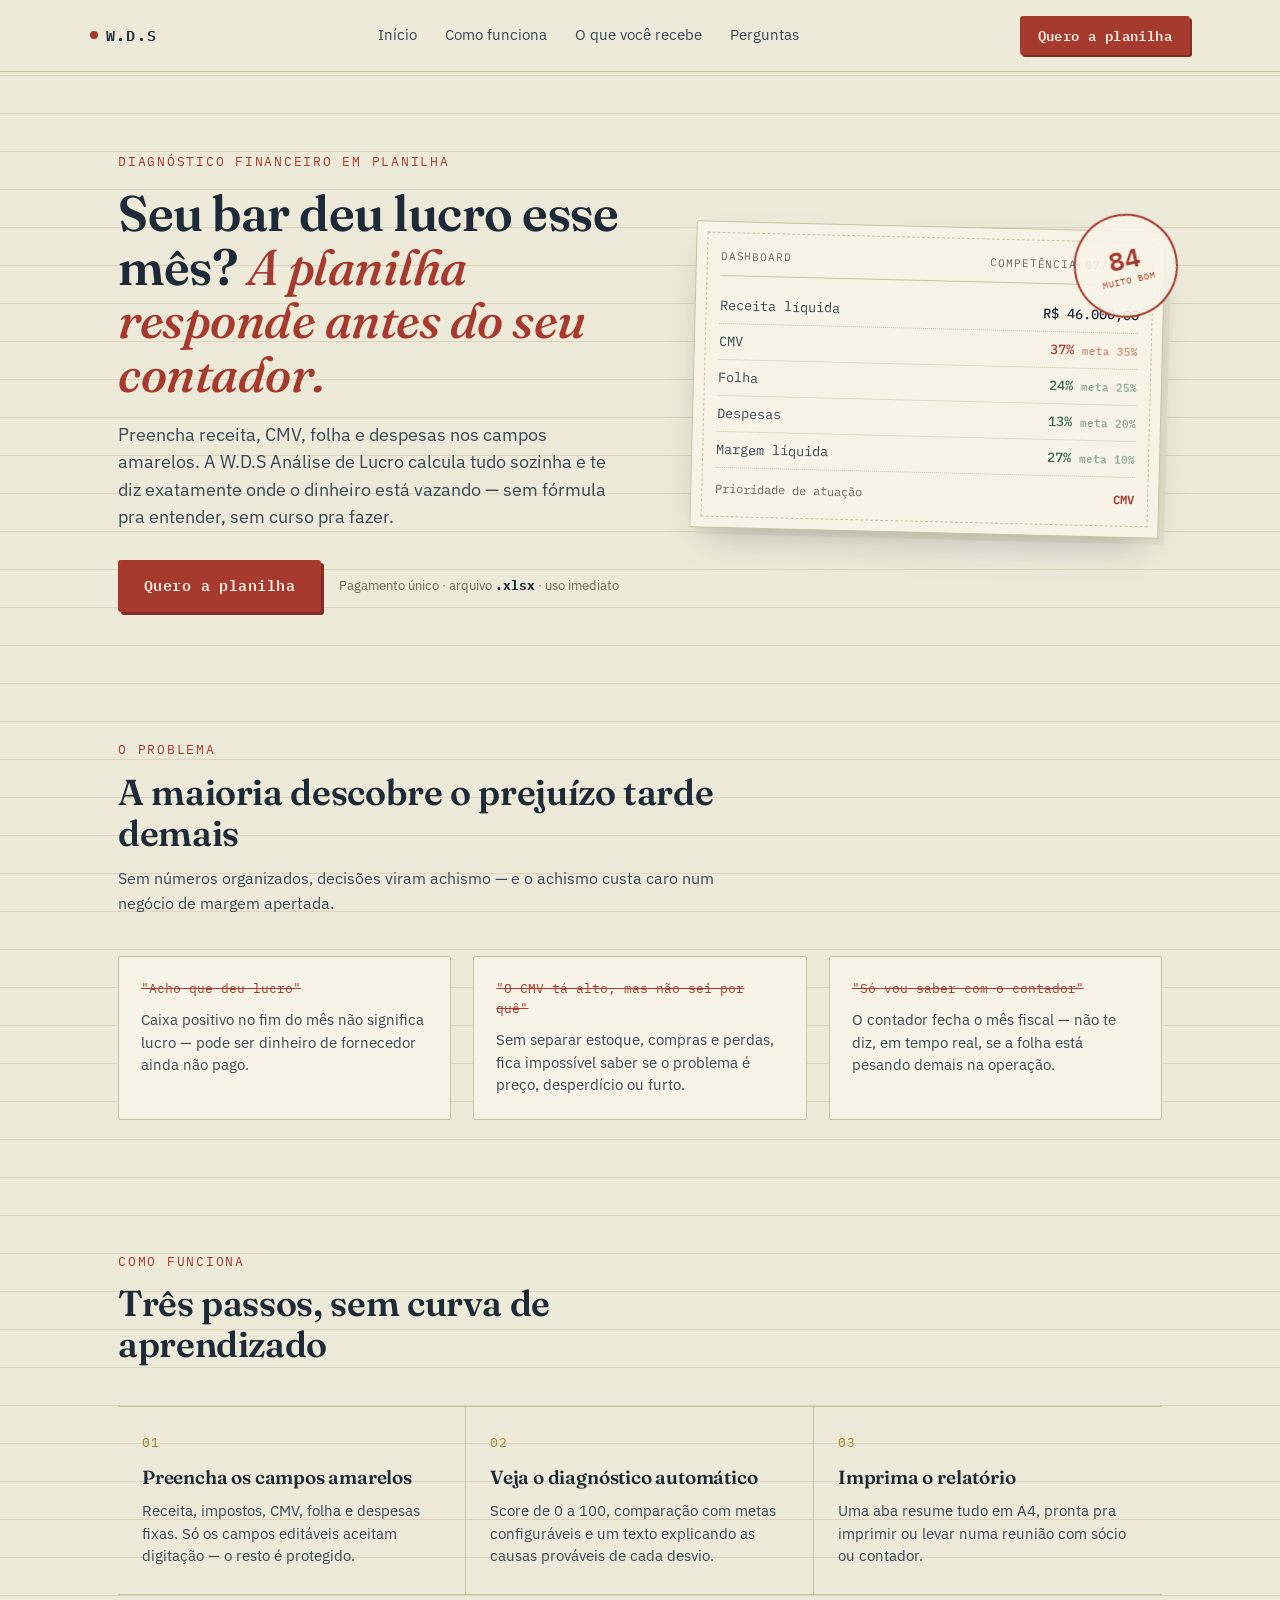
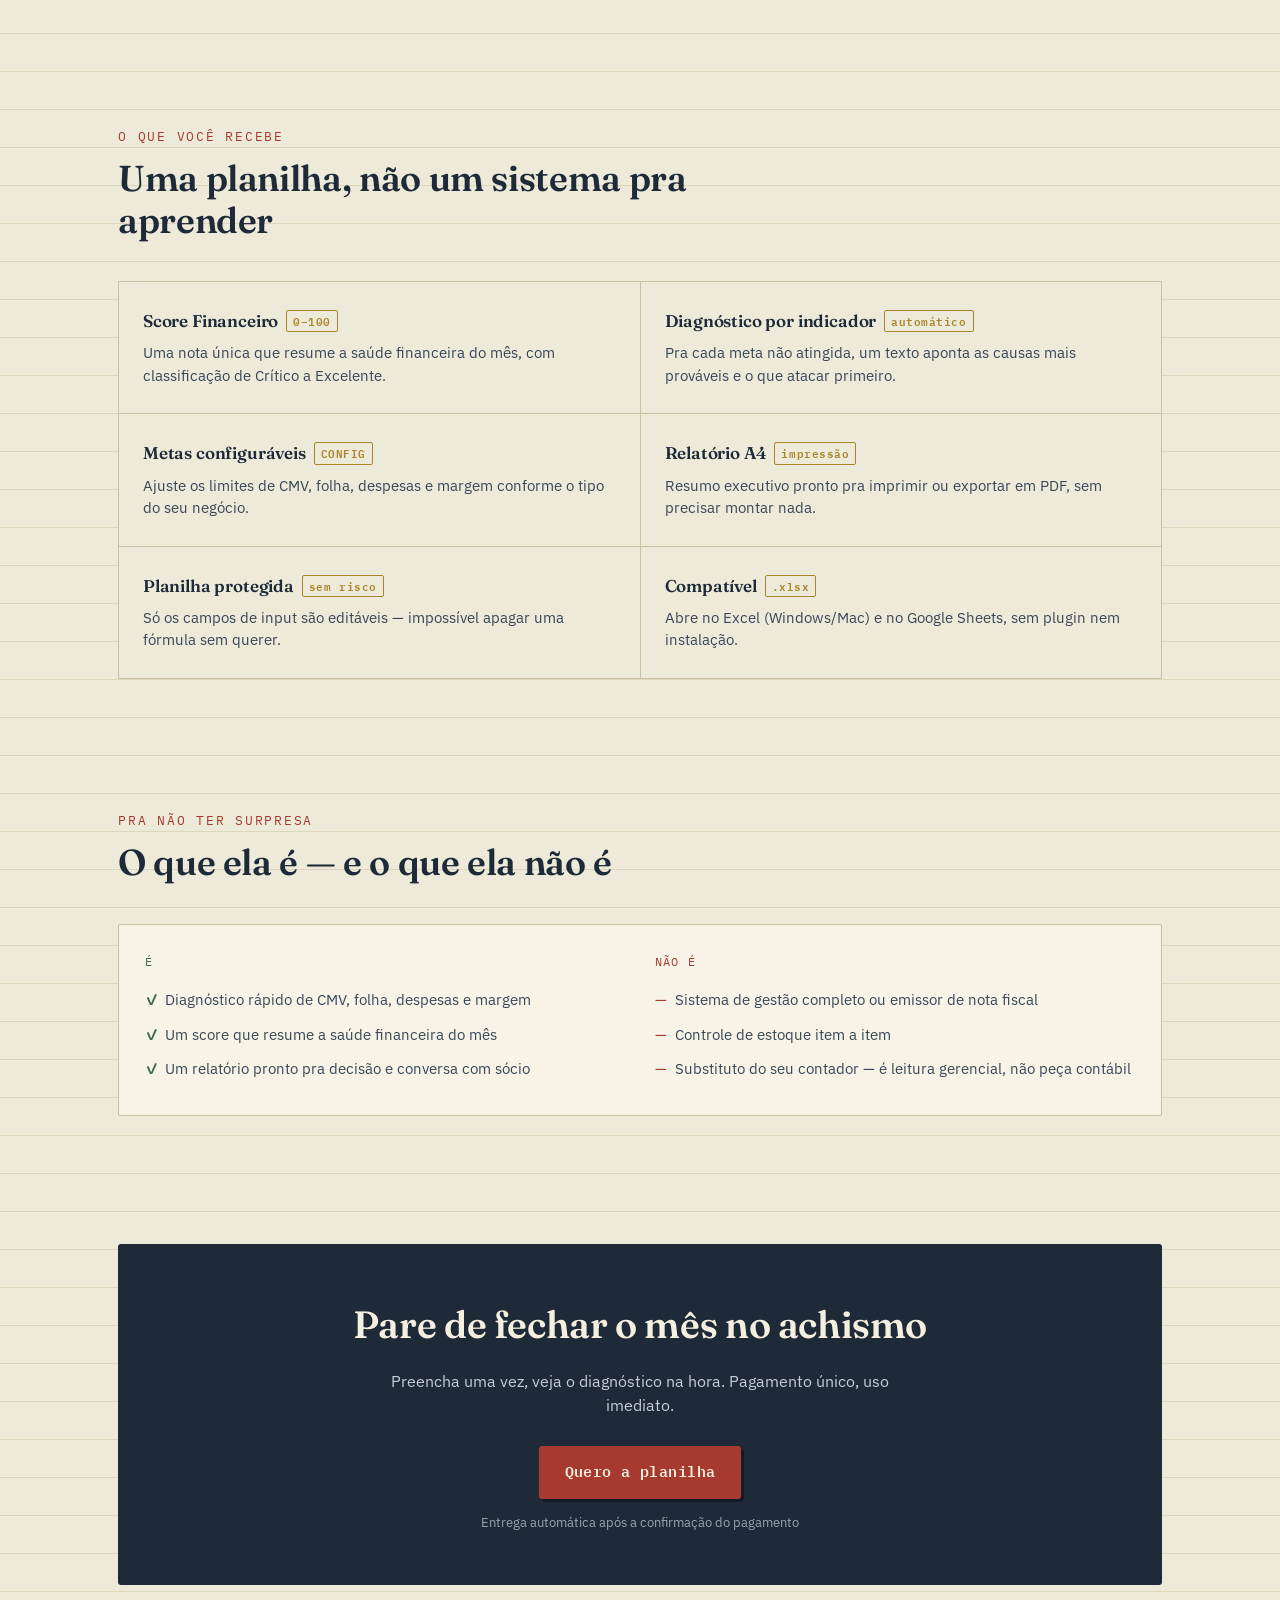
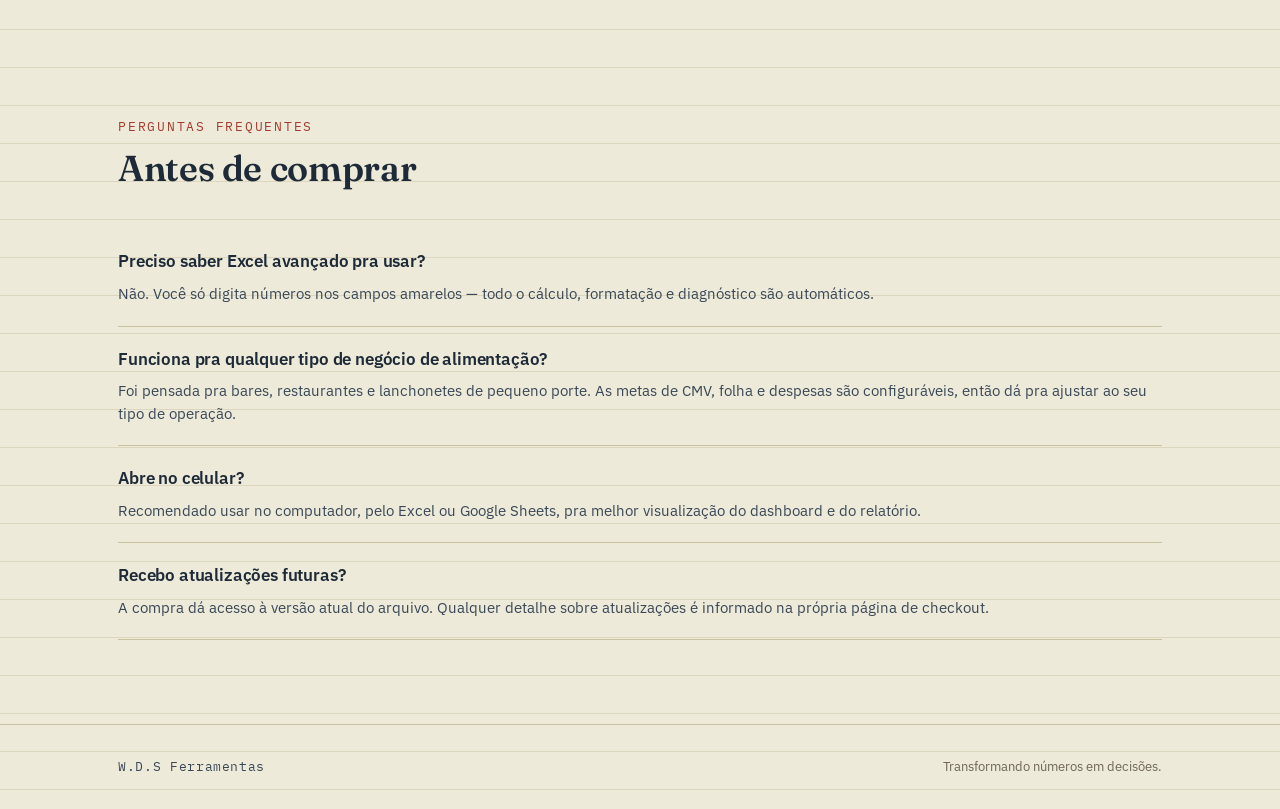
==== analise-de-lucro.html @ 9268631d "Add files via upload" ====
<!DOCTYPE html>
<html lang="pt-BR">
<head>
<meta charset="UTF-8">
<meta name="viewport" content="width=device-width, initial-scale=1.0">
<title>Análise de Lucro — Diagnóstico financeiro em planilha | W.D.S Ferramentas</title>
<meta name="description" content="Planilha de diagnóstico financeiro para bares, restaurantes e lanchonetes. Preencha receita, CMV, folha e despesas e veja score, causas do desvio e relatório pronto pra imprimir. Pagamento único de R$19,90.">
<link rel="canonical" href="https://williansantosdias-gif.github.io/W.D.S/analise-de-lucro.html">

<meta property="og:type" content="product">
<meta property="og:site_name" content="W.D.S Ferramentas">
<meta property="og:title" content="Análise de Lucro — Diagnóstico financeiro em planilha">
<meta property="og:description" content="Preencha os campos amarelos e veja o diagnóstico automático do seu bar, restaurante ou lanchonete. Pagamento único, uso imediato.">
<meta property="og:url" content="https://williansantosdias-gif.github.io/W.D.S/analise-de-lucro.html">
<meta property="og:locale" content="pt_BR">

<script type="application/ld+json">
{
  "@context": "https://schema.org",
  "@type": "Product",
  "name": "Análise de Lucro",
  "brand": { "@type": "Brand", "name": "W.D.S Ferramentas" },
  "description": "Planilha de diagnóstico financeiro automático para bares, restaurantes e lanchonetes de pequeno porte.",
  "offers": {
    "@type": "Offer",
    "url": "https://williansantosdias-gif.github.io/W.D.S/analise-de-lucro.html",
    "priceCurrency": "BRL",
    "price": "19.90",
    "availability": "https://schema.org/InStock"
  }
}
</script>

<link rel="preconnect" href="https://fonts.googleapis.com">
<link rel="preconnect" href="https://fonts.gstatic.com" crossorigin>
<link href="https://fonts.googleapis.com/css2?family=Fraunces:ital,opsz,wght@0,9..144,400;0,9..144,600;1,9..144,500&family=IBM+Plex+Sans:wght@400;500;600;700&family=IBM+Plex+Mono:wght@400;500;600&display=swap" rel="stylesheet">
<link rel="stylesheet" href="estilo.css">
</head>
<body>

<header>
  <div class="wrap nav">
    <a class="brand" href="index.html"><span class="dot"></span> W.D.S</a>
    <nav class="nav-links">
      <a href="index.html">Início</a>
      <a href="#como-funciona">Como funciona</a>
      <a href="#o-que-voce-recebe">O que você recebe</a>
      <a href="#perguntas">Perguntas</a>
    </nav>
    <a class="nav-cta" href="https://pay.monetizze.com.br/DQB384105" data-checkout-link target="_blank" rel="noopener">Quero a planilha</a>
  </div>
</header>

<section class="hero">
  <div class="wrap hero-grid">
    <div>
      <span class="eyebrow">Diagnóstico financeiro em planilha</span>
      <h1>Seu bar deu lucro esse mês? <em>A planilha responde antes do seu contador.</em></h1>
      <p class="lead">Preencha receita, CMV, folha e despesas nos campos amarelos. A W.D.S Análise de Lucro calcula tudo sozinha e te diz exatamente onde o dinheiro está vazando — sem fórmula pra entender, sem curso pra fazer.</p>
      <div class="cta-row">
        <a class="btn-primary" href="https://pay.monetizze.com.br/DQB384105" data-checkout-link target="_blank" rel="noopener">Quero a planilha</a>
        <span class="price-note">Pagamento único · arquivo <strong>.xlsx</strong> · uso imediato</span>
      </div>
    </div>

    <div>
      <div class="ledger-card">
        <div class="stamp-badge"><span class="n">84</span><span class="l">Muito Bom</span></div>
        <div class="ledger-head"><span>Dashboard</span><span>Competência 07/2026</span></div>
        <div class="ledger-row"><span>Receita líquida</span><span>R$ 46.000,00</span></div>
        <div class="ledger-row bad"><span>CMV</span><span>37% <small style="opacity:.6">meta 35%</small></span></div>
        <div class="ledger-row good"><span>Folha</span><span>24% <small style="opacity:.6">meta 25%</small></span></div>
        <div class="ledger-row good"><span>Despesas</span><span>13% <small style="opacity:.6">meta 20%</small></span></div>
        <div class="ledger-row good"><span>Margem líquida</span><span>27% <small style="opacity:.6">meta 10%</small></span></div>
        <div class="ledger-row" style="border-bottom:none; padding-top:12px; color:var(--stone); font-size:12px;">
          <span>Prioridade de atuação</span><span style="color:var(--stamp); font-weight:600;">CMV</span>
        </div>
      </div>
    </div>
  </div>
</section>

<section id="como-funciona">
  <div class="wrap">
    <div class="section-head">
      <span class="eyebrow">O problema</span>
      <h2>A maioria descobre o prejuízo tarde demais</h2>
      <p>Sem números organizados, decisões viram achismo — e o achismo custa caro num negócio de margem apertada.</p>
    </div>
    <div class="problem-grid">
      <div class="problem-card">
        <span class="mark">"Acho que deu lucro"</span>
        <p>Caixa positivo no fim do mês não significa lucro — pode ser dinheiro de fornecedor ainda não pago.</p>
      </div>
      <div class="problem-card">
        <span class="mark">"O CMV tá alto, mas não sei por quê"</span>
        <p>Sem separar estoque, compras e perdas, fica impossível saber se o problema é preço, desperdício ou furto.</p>
      </div>
      <div class="problem-card">
        <span class="mark">"Só vou saber com o contador"</span>
        <p>O contador fecha o mês fiscal — não te diz, em tempo real, se a folha está pesando demais na operação.</p>
      </div>
    </div>
  </div>
</section>

<section>
  <div class="wrap">
    <div class="section-head">
      <span class="eyebrow">Como funciona</span>
      <h2>Três passos, sem curva de aprendizado</h2>
    </div>
    <div class="steps">
      <div class="step">
        <span class="num">01</span>
        <h3>Preencha os campos amarelos</h3>
        <p>Receita, impostos, CMV, folha e despesas fixas. Só os campos editáveis aceitam digitação — o resto é protegido.</p>
      </div>
      <div class="step">
        <span class="num">02</span>
        <h3>Veja o diagnóstico automático</h3>
        <p>Score de 0 a 100, comparação com metas configuráveis e um texto explicando as causas prováveis de cada desvio.</p>
      </div>
      <div class="step">
        <span class="num">03</span>
        <h3>Imprima o relatório</h3>
        <p>Uma aba resume tudo em A4, pronta pra imprimir ou levar numa reunião com sócio ou contador.</p>
      </div>
    </div>
  </div>
</section>

<section id="o-que-voce-recebe">
  <div class="wrap">
    <div class="section-head">
      <span class="eyebrow">O que você recebe</span>
      <h2>Uma planilha, não um sistema pra aprender</h2>
    </div>
    <div class="feature-grid">
      <div class="feature">
        <h3>Score Financeiro <span class="tag">0–100</span></h3>
        <p>Uma nota única que resume a saúde financeira do mês, com classificação de Crítico a Excelente.</p>
      </div>
      <div class="feature">
        <h3>Diagnóstico por indicador <span class="tag">automático</span></h3>
        <p>Pra cada meta não atingida, um texto aponta as causas mais prováveis e o que atacar primeiro.</p>
      </div>
      <div class="feature">
        <h3>Metas configuráveis <span class="tag">CONFIG</span></h3>
        <p>Ajuste os limites de CMV, folha, despesas e margem conforme o tipo do seu negócio.</p>
      </div>
      <div class="feature">
        <h3>Relatório A4 <span class="tag">impressão</span></h3>
        <p>Resumo executivo pronto pra imprimir ou exportar em PDF, sem precisar montar nada.</p>
      </div>
      <div class="feature">
        <h3>Planilha protegida <span class="tag">sem risco</span></h3>
        <p>Só os campos de input são editáveis — impossível apagar uma fórmula sem querer.</p>
      </div>
      <div class="feature">
        <h3>Compatível <span class="tag">.xlsx</span></h3>
        <p>Abre no Excel (Windows/Mac) e no Google Sheets, sem plugin nem instalação.</p>
      </div>
    </div>
  </div>
</section>

<section>
  <div class="wrap">
    <div class="section-head">
      <span class="eyebrow">Pra não ter surpresa</span>
      <h2>O que ela é — e o que ela não é</h2>
    </div>
    <div class="honest-box">
      <div class="honest-col yes">
        <span class="h">É</span>
        <ul>
          <li>Diagnóstico rápido de CMV, folha, despesas e margem</li>
          <li>Um score que resume a saúde financeira do mês</li>
          <li>Um relatório pronto pra decisão e conversa com sócio</li>
        </ul>
      </div>
      <div class="honest-col no">
        <span class="h">Não é</span>
        <ul>
          <li>Sistema de gestão completo ou emissor de nota fiscal</li>
          <li>Controle de estoque item a item</li>
          <li>Substituto do seu contador — é leitura gerencial, não peça contábil</li>
        </ul>
      </div>
    </div>
  </div>
</section>

<section>
  <div class="wrap">
    <div class="final-cta">
      <h2>Pare de fechar o mês no achismo</h2>
      <p>Preencha uma vez, veja o diagnóstico na hora. Pagamento único, uso imediato.</p>
      <a class="btn-primary" href="https://pay.monetizze.com.br/DQB384105" data-checkout-link target="_blank" rel="noopener">Quero a planilha</a>
      <div class="price-note">Entrega automática após a confirmação do pagamento</div>
    </div>
  </div>
</section>

<section id="perguntas">
  <div class="wrap">
    <div class="section-head">
      <span class="eyebrow">Perguntas frequentes</span>
      <h2>Antes de comprar</h2>
    </div>
    <div class="faq-item">
      <h3>Preciso saber Excel avançado pra usar?</h3>
      <p>Não. Você só digita números nos campos amarelos — todo o cálculo, formatação e diagnóstico são automáticos.</p>
    </div>
    <div class="faq-item">
      <h3>Funciona pra qualquer tipo de negócio de alimentação?</h3>
      <p>Foi pensada pra bares, restaurantes e lanchonetes de pequeno porte. As metas de CMV, folha e despesas são configuráveis, então dá pra ajustar ao seu tipo de operação.</p>
    </div>
    <div class="faq-item">
      <h3>Abre no celular?</h3>
      <p>Recomendado usar no computador, pelo Excel ou Google Sheets, pra melhor visualização do dashboard e do relatório.</p>
    </div>
    <div class="faq-item">
      <h3>Recebo atualizações futuras?</h3>
      <p>A compra dá acesso à versão atual do arquivo. Qualquer detalhe sobre atualizações é informado na própria página de checkout.</p>
    </div>
  </div>
</section>

<footer>
  <div class="wrap footer-row">
    <a class="footer-brand" href="index.html">W.D.S Ferramentas</a>
    <p>Transformando números em decisões.</p>
  </div>
</footer>

</body>
</html>
---- estilo.css ----
:root{
  --paper:#EDEAD9;
  --paper-2:#E4E0CB;
  --line:#C9C2A0;
  --ink:#1E2A38;
  --ink-soft:#3A4757;
  --stamp:#A63A2E;
  --stamp-dark:#832C22;
  --brass:#A9862C;
  --stone:#6E6656;
  --good:#3F6B4C;
}
*{box-sizing:border-box; margin:0; padding:0;}
html{scroll-behavior:smooth;}
body{
  background:var(--paper);
  color:var(--ink);
  font-family:'IBM Plex Sans', sans-serif;
  line-height:1.55;
  background-image:
    repeating-linear-gradient(to bottom, transparent, transparent 37px, var(--line) 38px);
  background-attachment:local;
}
.wrap{max-width:1100px; margin:0 auto; padding:0 28px;}
a{color:inherit;}
img{max-width:100%; display:block;}

h1,h2,h3{font-family:'Fraunces', serif; font-weight:600; letter-spacing:-0.01em; color:var(--ink);}

/* ---------- Header ---------- */
header{
  position:sticky; top:0; z-index:50;
  background:rgba(237,234,217,0.92);
  backdrop-filter:blur(6px);
  border-bottom:1px solid var(--line);
}
.nav{
  display:flex; align-items:center; justify-content:space-between;
  padding:16px 0;
}
.brand{
  font-family:'IBM Plex Mono', monospace;
  font-weight:600; font-size:15px; letter-spacing:0.08em;
  display:flex; align-items:center; gap:8px;
  text-decoration:none;
}
.brand .dot{width:8px; height:8px; border-radius:50%; background:var(--stamp); display:inline-block;}
.nav-links{display:flex; gap:28px; font-size:14.5px; color:var(--ink-soft);}
.nav-links a{text-decoration:none; border-bottom:1px solid transparent; transition:border-color .2s;}
.nav-links a:hover{border-color:var(--stamp);}
.nav-cta{
  background:var(--stamp); color:#F4EFDF; font-family:'IBM Plex Mono', monospace;
  font-size:13.5px; font-weight:600; letter-spacing:0.03em;
  padding:9px 18px; border-radius:3px; text-decoration:none;
  box-shadow:2px 2px 0 var(--stamp-dark);
  transition:transform .15s, box-shadow .15s;
  white-space:nowrap;
}
.nav-cta:hover{transform:translate(-1px,-1px); box-shadow:3px 3px 0 var(--stamp-dark);}
@media (max-width:760px){ .nav-links{display:none;} }

/* ---------- Hero ---------- */
.hero{padding:76px 0 60px;}
.hero-grid{
  display:grid; grid-template-columns:1.05fr 0.95fr; gap:56px; align-items:center;
}
@media (max-width:900px){ .hero-grid{grid-template-columns:1fr; gap:44px;} }

.eyebrow{
  font-family:'IBM Plex Mono', monospace; font-size:12.5px; letter-spacing:0.14em;
  text-transform:uppercase; color:var(--stamp); margin-bottom:16px; display:inline-block;
}
.hero h1{font-size:clamp(32px,4.6vw,50px); line-height:1.07; margin-bottom:20px;}
.hero h1 em{font-style:italic; color:var(--stamp); font-weight:500;}
.hero p.lead{font-size:17.5px; color:var(--ink-soft); max-width:46ch; margin-bottom:30px;}

.cta-row{display:flex; align-items:center; gap:18px; flex-wrap:wrap;}
.btn-primary{
  background:var(--stamp); color:#F4EFDF;
  font-family:'IBM Plex Mono', monospace; font-weight:600; font-size:14.5px;
  letter-spacing:0.03em; padding:15px 26px; border-radius:3px; text-decoration:none;
  box-shadow:3px 3px 0 var(--stamp-dark);
  transition:transform .15s, box-shadow .15s;
  display:inline-block;
  border:none; cursor:pointer;
}
.btn-primary:hover{transform:translate(-2px,-2px); box-shadow:5px 5px 0 var(--stamp-dark);}
.btn-secondary{
  font-family:'IBM Plex Mono', monospace; font-weight:600; font-size:14.5px;
  letter-spacing:0.03em; padding:14px 24px; border-radius:3px; text-decoration:none;
  display:inline-block; color:var(--ink); border:1px solid var(--line);
  transition:border-color .15s, background .15s;
}
.btn-secondary:hover{border-color:var(--stamp); background:#F7F4E7;}
.price-note{font-size:13px; color:var(--stone);}
.price-note strong{color:var(--ink); font-family:'IBM Plex Mono', monospace;}

/* ---------- Ledger card (signature element) ---------- */
.ledger-card{
  background:#F7F4E7;
  border:1px solid var(--line);
  border-radius:2px;
  padding:26px 24px 22px;
  box-shadow:0 18px 40px -18px rgba(30,42,56,0.35), 6px 6px 0 var(--paper-2);
  transform:rotate(1.4deg);
  position:relative;
  font-family:'IBM Plex Mono', monospace;
}
.ledger-card::before{
  content:"";
  position:absolute; inset:10px;
  border:1px dashed var(--line);
  pointer-events:none;
}
.ledger-head{
  display:flex; justify-content:space-between; align-items:baseline;
  font-size:11px; color:var(--stone); letter-spacing:0.08em; text-transform:uppercase;
  padding-bottom:10px; margin-bottom:12px; border-bottom:1px solid var(--line);
}
.ledger-row{
  display:flex; justify-content:space-between; font-size:13.5px;
  padding:7px 0; border-bottom:1px dotted var(--line); color:var(--ink-soft);
}
.ledger-row span:last-child{color:var(--ink); font-weight:500;}
.ledger-row.bad span:last-child{color:var(--stamp);}
.ledger-row.good span:last-child{color:var(--good);}

.stamp-badge{
  position:absolute; top:-18px; right:-14px;
  width:104px; height:104px; border-radius:50%;
  border:2.5px solid var(--stamp);
  color:var(--stamp);
  display:flex; align-items:center; justify-content:center; flex-direction:column;
  transform:rotate(-14deg);
  font-family:'IBM Plex Mono', monospace;
  background:rgba(247,244,231,0.9);
  animation:stamp-in .5s cubic-bezier(.2,1.4,.4,1) .35s both;
}
@keyframes stamp-in{
  0%{opacity:0; transform:rotate(-14deg) scale(1.8);}
  70%{opacity:1;}
  100%{opacity:1; transform:rotate(-14deg) scale(1);}
}
.stamp-badge .n{font-size:26px; font-weight:600; line-height:1;}
.stamp-badge .l{font-size:9px; letter-spacing:0.1em; margin-top:3px; text-transform:uppercase;}

@media (max-width:900px){ .ledger-card{transform:none; margin-top:12px;} .stamp-badge{top:-14px; right:8px;} }

/* ---------- Section shells ---------- */
section{padding:64px 0;}
.section-head{max-width:640px; margin-bottom:40px;}
.section-head .eyebrow{margin-bottom:12px;}
.section-head h2{font-size:clamp(26px,3.4vw,36px); line-height:1.15;}
.section-head p{color:var(--ink-soft); font-size:16px; margin-top:12px;}

/* ---------- Problem list ---------- */
.problem-grid{display:grid; grid-template-columns:repeat(3,1fr); gap:22px;}
@media (max-width:820px){ .problem-grid{grid-template-columns:1fr;} }
.problem-card{
  background:#F7F4E7; border:1px solid var(--line); border-radius:2px; padding:22px;
}
.problem-card .mark{
  font-family:'IBM Plex Mono', monospace; color:var(--stamp); font-size:13px;
  text-decoration:line-through; text-decoration-color:var(--stamp);
  margin-bottom:10px; display:block;
}
.problem-card p{color:var(--ink-soft); font-size:14.5px;}

/* ---------- Steps ---------- */
.steps{display:grid; grid-template-columns:repeat(3,1fr); gap:0; border-top:1px solid var(--line);}
@media (max-width:820px){ .steps{grid-template-columns:1fr;} }
.step{
  padding:26px 24px; border-right:1px solid var(--line); border-bottom:1px solid var(--line);
}
.step:last-child{border-right:none;}
.step .num{
  font-family:'IBM Plex Mono', monospace; color:var(--brass); font-size:13px;
  letter-spacing:0.05em; margin-bottom:10px; display:block;
}
.step h3{font-size:19px; margin-bottom:8px; font-weight:600;}
.step p{color:var(--ink-soft); font-size:14.5px;}

/* ---------- Features ---------- */
.feature-grid{display:grid; grid-template-columns:repeat(2,1fr); gap:1px; background:var(--line); border:1px solid var(--line);}
@media (max-width:760px){ .feature-grid{grid-template-columns:1fr;} }
.feature{background:var(--paper); padding:26px 24px;}
.feature h3{font-size:17px; margin-bottom:8px; display:flex; align-items:center; gap:8px;}
.feature h3 .tag{
  font-family:'IBM Plex Mono', monospace; font-size:10.5px; color:var(--brass);
  border:1px solid var(--brass); border-radius:2px; padding:2px 6px; letter-spacing:0.05em;
}
.feature p{color:var(--ink-soft); font-size:14.5px;}

/* ---------- Honesty ---------- */
.honest-box{
  background:#F7F4E7; border:1px solid var(--line); border-radius:2px; padding:28px 26px;
  display:grid; grid-template-columns:1fr 1fr; gap:30px;
}
@media (max-width:760px){ .honest-box{grid-template-columns:1fr;} }
.honest-col .h{
  font-family:'IBM Plex Mono', monospace; font-size:12px; letter-spacing:0.1em;
  text-transform:uppercase; margin-bottom:12px; display:block;
}
.honest-col.yes .h{color:var(--good);}
.honest-col.no .h{color:var(--stamp);}
.honest-col ul{list-style:none;}
.honest-col li{
  font-size:14.5px; color:var(--ink-soft); padding:6px 0 6px 20px; position:relative;
}
.honest-col.yes li::before{content:"✓"; position:absolute; left:0; color:var(--good); font-weight:600;}
.honest-col.no li::before{content:"—"; position:absolute; left:0; color:var(--stamp);}

/* ---------- Final CTA ---------- */
.final-cta{
  background:var(--ink); color:#F4EFDF; border-radius:3px; padding:52px 40px;
  text-align:center; position:relative; overflow:hidden;
}
.final-cta h2{color:#F4EFDF; font-size:clamp(26px,3.6vw,38px); margin-bottom:14px;}
.final-cta p{color:#C7CCD4; font-size:16px; max-width:52ch; margin:0 auto 28px;}
.final-cta .btn-primary{box-shadow:3px 3px 0 rgba(0,0,0,0.35);}
.final-cta .price-note{color:#9BA3AE; margin-top:14px;}

/* ---------- FAQ ---------- */
.faq-item{border-bottom:1px solid var(--line); padding:20px 0;}
.faq-item h3{font-size:16.5px; font-weight:600; margin-bottom:8px; font-family:'IBM Plex Sans',sans-serif;}
.faq-item p{color:var(--ink-soft); font-size:14.5px;}

/* ---------- Footer ---------- */
footer{border-top:1px solid var(--line); padding:32px 0; margin-top:20px;}
.footer-row{display:flex; justify-content:space-between; align-items:center; flex-wrap:wrap; gap:12px;}
.footer-row p{font-size:13px; color:var(--stone);}
.footer-brand{font-family:'IBM Plex Mono', monospace; font-size:13px; letter-spacing:0.05em; color:var(--ink-soft); text-decoration:none;}

/* ---------- Portfolio (grid de produtos na home) ---------- */
.portfolio-grid{display:grid; grid-template-columns:repeat(3,1fr); gap:22px;}
@media (max-width:900px){ .portfolio-grid{grid-template-columns:1fr;} }
.product-card{
  background:#F7F4E7; border:1px solid var(--line); border-radius:2px; padding:24px;
  display:flex; flex-direction:column; gap:14px; position:relative;
  transition:transform .15s, box-shadow .15s;
}
.product-card.active{box-shadow:6px 6px 0 var(--paper-2);}
.product-card.active:hover{transform:translate(-2px,-2px); box-shadow:8px 8px 0 var(--paper-2);}
.product-card .line-eyebrow{
  font-family:'IBM Plex Mono', monospace; font-size:11px; letter-spacing:0.1em;
  text-transform:uppercase; color:var(--brass);
}
.product-card h3{font-size:20px;}
.product-card p{color:var(--ink-soft); font-size:14.5px; flex-grow:1;}
.badge{
  position:absolute; top:20px; right:20px;
  font-family:'IBM Plex Mono', monospace; font-size:10.5px; letter-spacing:0.06em;
  text-transform:uppercase; padding:4px 9px; border-radius:2px;
}
.badge.disponivel{background:var(--good); color:#F4EFDF;}
.badge.em-breve{background:var(--paper-2); color:var(--stone); border:1px solid var(--line);}
.product-card .card-cta{
  font-family:'IBM Plex Mono', monospace; font-size:13.5px; font-weight:600;
  color:var(--stamp); text-decoration:none;
}
.product-card .card-cta.disabled{color:var(--stone); cursor:default; pointer-events:none;}

/* ---------- Sobre (about) ---------- */
.about-grid{display:grid; grid-template-columns:1fr 1fr; gap:40px;}
@media (max-width:820px){ .about-grid{grid-template-columns:1fr;} }
.about-grid p{color:var(--ink-soft); font-size:15.5px; margin-bottom:14px;}
.principle-list{list-style:none;}
.principle-list li{
  font-size:14.5px; color:var(--ink-soft); padding:9px 0 9px 22px; position:relative;
  border-bottom:1px dotted var(--line);
}
.principle-list li::before{content:"✓"; position:absolute; left:0; color:var(--good); font-weight:600;}

/* ---------- Contato ---------- */
.contact-box{
  background:#F7F4E7; border:1px solid var(--line); border-radius:2px; padding:30px 26px;
  text-align:center;
}
.contact-box p{color:var(--ink-soft); font-size:15.5px; margin-bottom:20px; max-width:52ch; margin-left:auto; margin-right:auto;}
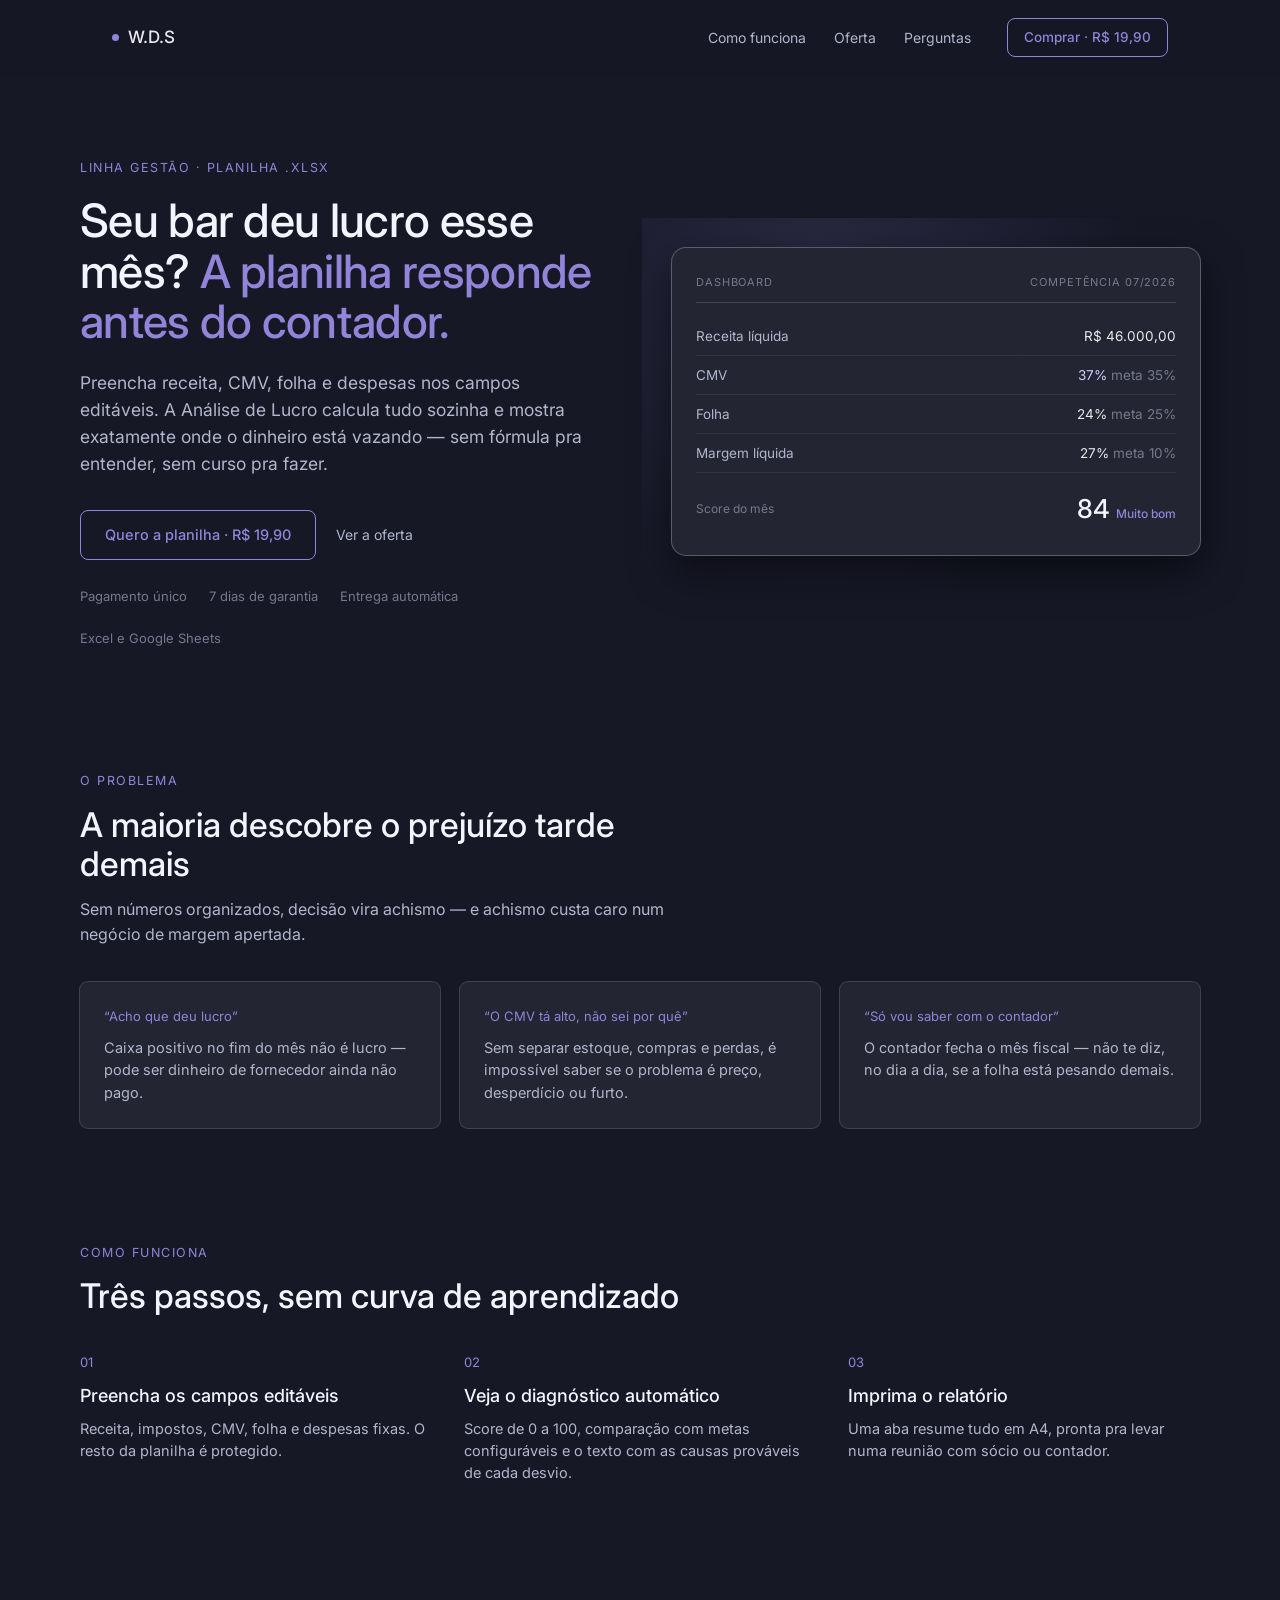
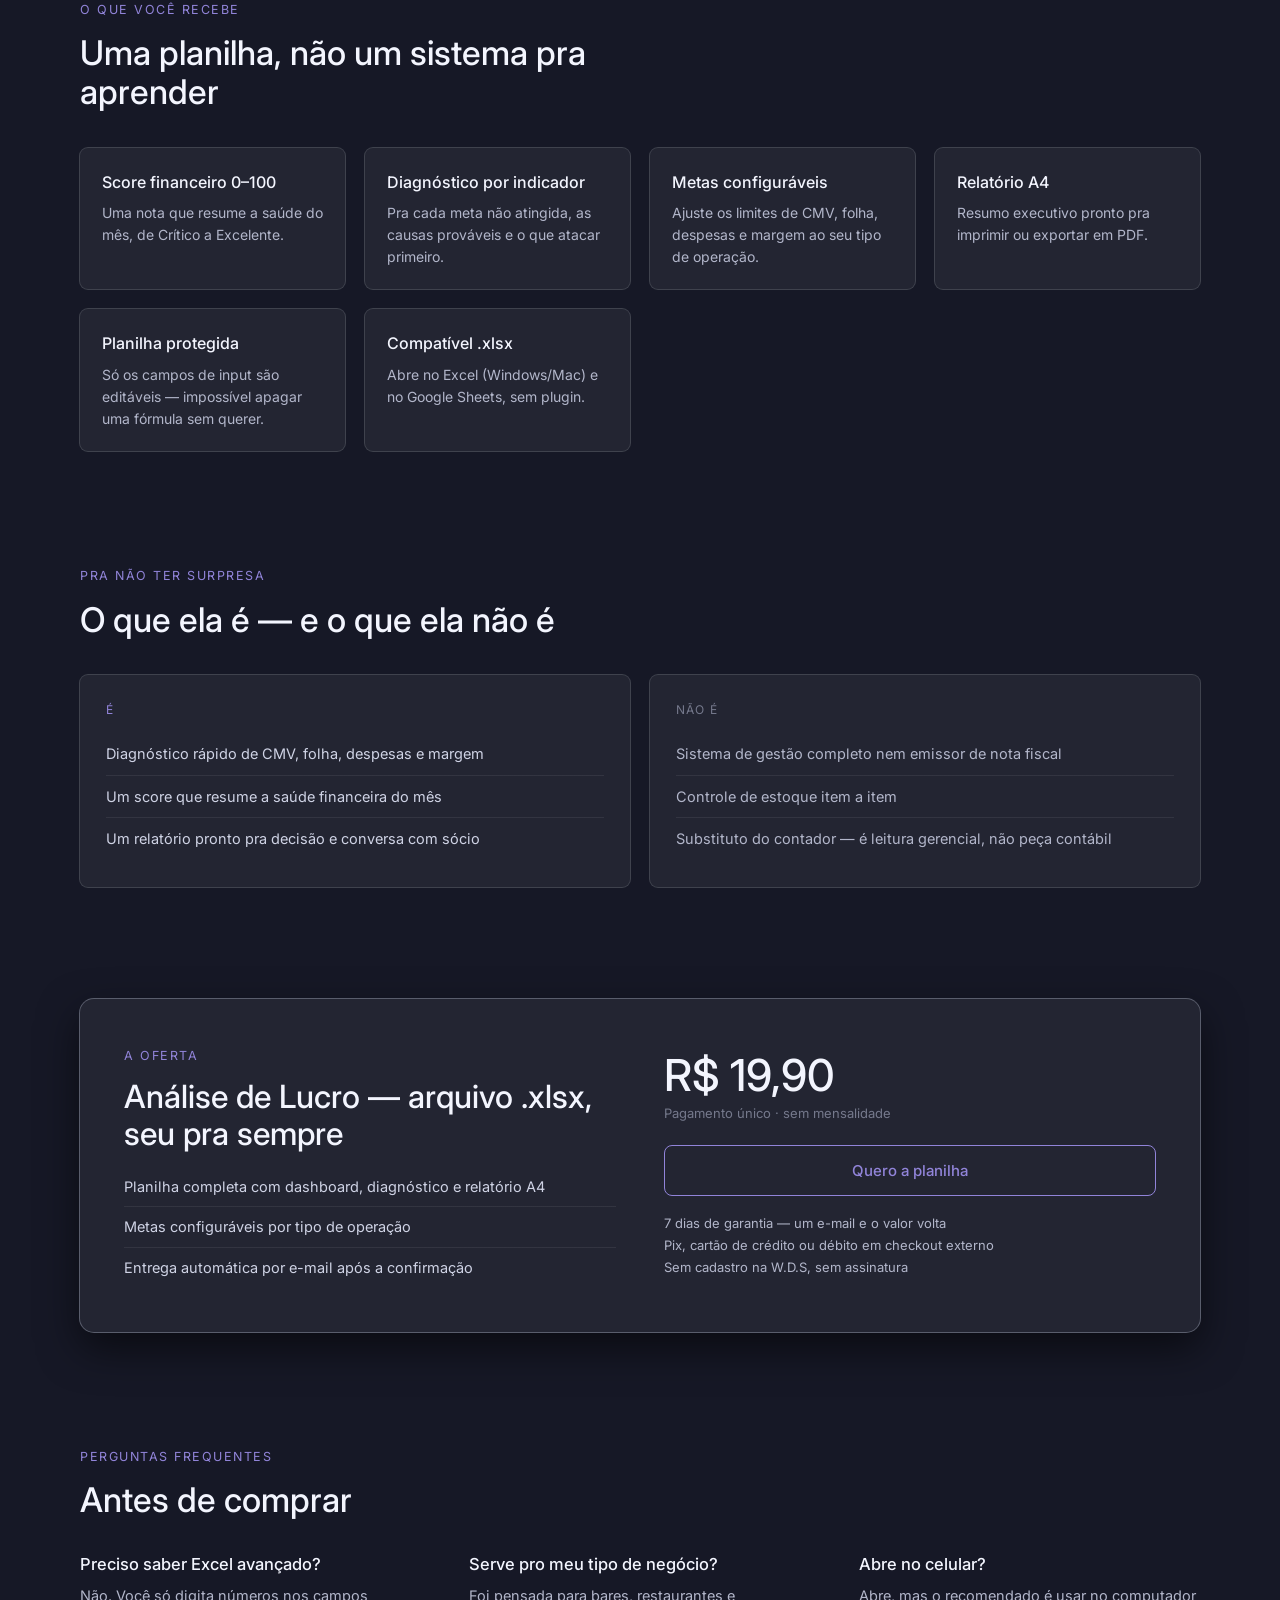
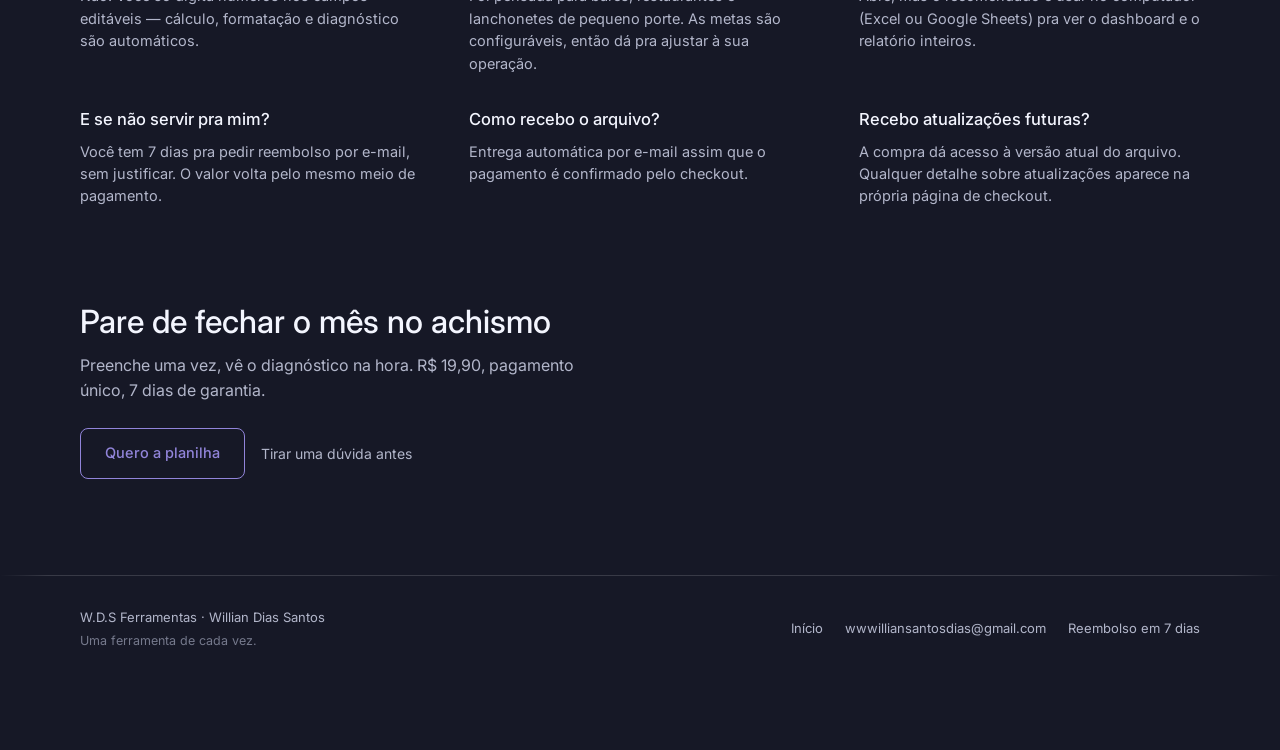
==== commit f4e06f87: "Add files via upload" ====
--- a/analise-de-lucro.html
+++ b/analise-de-lucro.html
@@ -4,236 +4,304 @@
 <meta charset="UTF-8">
 <meta name="viewport" content="width=device-width, initial-scale=1.0">
 <title>Análise de Lucro — Diagnóstico financeiro em planilha | W.D.S Ferramentas</title>
-<meta name="description" content="Planilha de diagnóstico financeiro para bares, restaurantes e lanchonetes. Preencha receita, CMV, folha e despesas e veja score, causas do desvio e relatório pronto pra imprimir. Pagamento único de R$19,90.">
-<link rel="canonical" href="https://williansantosdias-gif.github.io/W.D.S/analise-de-lucro.html">
-
+<meta name="description" content="Planilha de diagnóstico financeiro para bares, restaurantes e lanchonetes. Preencha receita, CMV, folha e despesas e veja score, causas do desvio e relatório pronto pra imprimir. Pagamento único de R$ 19,90 com 7 dias de garantia.">
+<link rel="canonical" href="https://wwwilliansantosdias-gif.github.io/W.D.S/analise-de-lucro.html">
 <meta property="og:type" content="product">
 <meta property="og:site_name" content="W.D.S Ferramentas">
 <meta property="og:title" content="Análise de Lucro — Diagnóstico financeiro em planilha">
-<meta property="og:description" content="Preencha os campos amarelos e veja o diagnóstico automático do seu bar, restaurante ou lanchonete. Pagamento único, uso imediato.">
-<meta property="og:url" content="https://williansantosdias-gif.github.io/W.D.S/analise-de-lucro.html">
+<meta property="og:description" content="Preencha os campos e veja o diagnóstico automático do seu bar, restaurante ou lanchonete. R$ 19,90, pagamento único, uso imediato.">
+<meta property="og:url" content="https://wwwilliansantosdias-gif.github.io/W.D.S/analise-de-lucro.html">
 <meta property="og:locale" content="pt_BR">
-
 <script type="application/ld+json">
-{
-  "@context": "https://schema.org",
-  "@type": "Product",
-  "name": "Análise de Lucro",
-  "brand": { "@type": "Brand", "name": "W.D.S Ferramentas" },
-  "description": "Planilha de diagnóstico financeiro automático para bares, restaurantes e lanchonetes de pequeno porte.",
-  "offers": {
-    "@type": "Offer",
-    "url": "https://williansantosdias-gif.github.io/W.D.S/analise-de-lucro.html",
-    "priceCurrency": "BRL",
-    "price": "19.90",
-    "availability": "https://schema.org/InStock"
-  }
-}
+{"@context":"https://schema.org","@type":"Product","name":"Análise de Lucro","brand":{"@type":"Brand","name":"W.D.S Ferramentas"},"description":"Planilha de diagnóstico financeiro automático para bares, restaurantes e lanchonetes de pequeno porte.","offers":{"@type":"Offer","url":"https://wwwilliansantosdias-gif.github.io/W.D.S/analise-de-lucro.html","priceCurrency":"BRL","price":"19.90","availability":"https://schema.org/InStock"}}
 </script>
-
 <link rel="preconnect" href="https://fonts.googleapis.com">
 <link rel="preconnect" href="https://fonts.gstatic.com" crossorigin>
-<link href="https://fonts.googleapis.com/css2?family=Fraunces:ital,opsz,wght@0,9..144,400;0,9..144,600;1,9..144,500&family=IBM+Plex+Sans:wght@400;500;600;700&family=IBM+Plex+Mono:wght@400;500;600&display=swap" rel="stylesheet">
+<link href="https://fonts.googleapis.com/css2?family=Inter:wght@400;500;600;700&display=swap" rel="stylesheet">
 <link rel="stylesheet" href="estilo.css">
 </head>
 <body>
-
-<header>
-  <div class="wrap nav">
-    <a class="brand" href="index.html"><span class="dot"></span> W.D.S</a>
-    <nav class="nav-links">
-      <a href="index.html">Início</a>
-      <a href="#como-funciona">Como funciona</a>
-      <a href="#o-que-voce-recebe">O que você recebe</a>
-      <a href="#perguntas">Perguntas</a>
-    </nav>
-    <a class="nav-cta" href="https://pay.monetizze.com.br/DQB384105" data-checkout-link target="_blank" rel="noopener">Quero a planilha</a>
+<div style="background:#161826;color:#e9e9ed;font-family:'Inter',system-ui,sans-serif;font-size:15px;line-height:1.55;min-height:100vh;">
+
+  <!-- Nav -->
+  <header style="position:sticky;top:0;z-index:50;background:rgba(22,24,38,0.9);backdrop-filter:blur(8px);">
+    <div style="max-width:1120px;margin:0 auto;padding:18px 32px;display:flex;align-items:center;gap:36px;">
+      <a href="index.html" style="display:flex;align-items:center;gap:9px;font-weight:500;font-size:17px;color:#e9e9ed;margin-right:auto;">
+        <span style="width:7px;height:7px;border-radius:50%;background:#9184d9;display:inline-block;"></span>
+        W.D.S
+      </a>
+      <nav style="display:flex;gap:28px;">
+        <a href="#como-funciona" style="color:#b2b6ca;font-size:14px;">Como funciona</a>
+        <a href="#oferta" style="color:#b2b6ca;font-size:14px;">Oferta</a>
+        <a href="#perguntas" style="color:#b2b6ca;font-size:14px;">Perguntas</a>
+      </nav>
+      <a href="https://pay.monetizze.com.br/DQB384105" target="_blank" rel="noopener" style="display:inline-flex;align-items:center;font-size:13.5px;font-weight:500;color:#9184d9;border:1px solid #9184d9;border-radius:8px;padding:8px 16px;white-space:nowrap;">Comprar · R$ 19,90</a>
+    </div>
+  </header>
+
+  <!-- Hero -->
+  <section style="padding:80px 32px 64px;">
+    <div style="max-width:1120px;margin:0 auto;display:grid;grid-template-columns:repeat(auto-fit,minmax(340px,1fr));gap:64px;align-items:center;">
+      <div>
+        <span style="font-size:12.5px;letter-spacing:0.12em;text-transform:uppercase;color:#9184d9;display:inline-block;margin-bottom:18px;">Linha Gestão · Planilha .xlsx</span>
+        <h1 style="font-weight:500;font-size:clamp(30px,4.2vw,46px);line-height:1.1;letter-spacing:-0.015em;margin:0 0 22px;color:#f3f5fe;">Seu bar deu lucro esse mês? <span style="color:#9184d9;">A planilha responde antes do contador.</span></h1>
+        <p style="font-size:17.5px;color:#b2b6ca;max-width:46ch;margin:0 0 32px;">Preencha receita, CMV, folha e despesas nos campos editáveis. A Análise de Lucro calcula tudo sozinha e mostra exatamente onde o dinheiro está vazando — sem fórmula pra entender, sem curso pra fazer.</p>
+        <div style="display:flex;align-items:center;gap:20px;flex-wrap:wrap;">
+          <a href="https://pay.monetizze.com.br/DQB384105" target="_blank" rel="noopener" style="display:inline-flex;align-items:center;font-weight:500;font-size:14.5px;color:#9184d9;border:1px solid #9184d9;border-radius:8px;padding:13px 24px;">Quero a planilha · R$ 19,90</a>
+          <a href="#oferta" style="font-size:14px;color:#b2b6ca;">Ver a oferta</a>
+        </div>
+        <div style="display:flex;gap:22px;flex-wrap:wrap;margin-top:26px;font-size:13px;color:#75798c;">
+          <span>Pagamento único</span>
+          <span>7 dias de garantia</span>
+          <span>Entrega automática</span>
+          <span>Excel e Google Sheets</span>
+        </div>
+      </div>
+
+      <div style="position:relative;">
+        <div style="position:absolute;inset:-30px;background:radial-gradient(circle at 30% 20%, rgba(145,132,217,0.16), transparent 65%);pointer-events:none;"></div>
+        <div style="position:relative;background:#232532;border-radius:14px;box-shadow:0 0 0 1px #595d6c, 0 16px 40px rgba(0,0,0,0.55);padding:26px 24px;">
+          <div style="display:flex;justify-content:space-between;align-items:baseline;font-size:11px;letter-spacing:0.08em;text-transform:uppercase;color:#75798c;padding-bottom:12px;margin-bottom:14px;background:linear-gradient(to right, rgba(233,233,237,0.16), rgba(233,233,237,0.16)) no-repeat bottom / 100% 1px;">
+            <span>Dashboard</span><span>Competência 07/2026</span>
+          </div>
+          <div style="display:flex;justify-content:space-between;font-size:13.5px;padding:9px 0;background:linear-gradient(to right, rgba(233,233,237,0.08), rgba(233,233,237,0.08)) no-repeat bottom / 100% 1px;">
+            <span style="color:#b2b6ca;">Receita líquida</span><span style="color:#e9e9ed;">R$ 46.000,00</span>
+          </div>
+          <div style="display:flex;justify-content:space-between;font-size:13.5px;padding:9px 0;background:linear-gradient(to right, rgba(233,233,237,0.08), rgba(233,233,237,0.08)) no-repeat bottom / 100% 1px;">
+            <span style="color:#b2b6ca;">CMV</span><span style="color:#d2cefd;">37% <span style="color:#75798c;">meta 35%</span></span>
+          </div>
+          <div style="display:flex;justify-content:space-between;font-size:13.5px;padding:9px 0;background:linear-gradient(to right, rgba(233,233,237,0.08), rgba(233,233,237,0.08)) no-repeat bottom / 100% 1px;">
+            <span style="color:#b2b6ca;">Folha</span><span style="color:#e9e9ed;">24% <span style="color:#75798c;">meta 25%</span></span>
+          </div>
+          <div style="display:flex;justify-content:space-between;font-size:13.5px;padding:9px 0;background:linear-gradient(to right, rgba(233,233,237,0.08), rgba(233,233,237,0.08)) no-repeat bottom / 100% 1px;">
+            <span style="color:#b2b6ca;">Margem líquida</span><span style="color:#e9e9ed;">27% <span style="color:#75798c;">meta 10%</span></span>
+          </div>
+          <div style="display:flex;justify-content:space-between;align-items:center;padding-top:16px;">
+            <span style="font-size:12px;color:#75798c;">Score do mês</span>
+            <span style="font-size:26px;font-weight:500;color:#f3f5fe;">84 <span style="font-size:12px;color:#9184d9;">Muito bom</span></span>
+          </div>
+        </div>
+      </div>
+    </div>
+  </section>
+
+  <!-- Problema -->
+  <section style="padding:56px 32px;">
+    <div style="max-width:1120px;margin:0 auto;">
+      <div style="max-width:620px;margin-bottom:36px;">
+        <span style="font-size:12.5px;letter-spacing:0.12em;text-transform:uppercase;color:#9184d9;display:inline-block;margin-bottom:14px;">O problema</span>
+        <h2 style="font-weight:500;font-size:clamp(26px,3.2vw,34px);line-height:1.15;margin:0 0 14px;color:#f3f5fe;">A maioria descobre o prejuízo tarde demais</h2>
+        <p style="color:#b2b6ca;font-size:16px;margin:0;">Sem números organizados, decisão vira achismo — e achismo custa caro num negócio de margem apertada.</p>
+      </div>
+      <div style="display:grid;grid-template-columns:repeat(auto-fit,minmax(260px,1fr));gap:20px;">
+        <div style="background:#232532;border-radius:8px;padding:24px;box-shadow:0 0 0 1px #3f424d;">
+          <div style="font-size:13px;color:#9184d9;margin-bottom:10px;">“Acho que deu lucro”</div>
+          <p style="margin:0;font-size:14.5px;color:#b2b6ca;">Caixa positivo no fim do mês não é lucro — pode ser dinheiro de fornecedor ainda não pago.</p>
+        </div>
+        <div style="background:#232532;border-radius:8px;padding:24px;box-shadow:0 0 0 1px #3f424d;">
+          <div style="font-size:13px;color:#9184d9;margin-bottom:10px;">“O CMV tá alto, não sei por quê”</div>
+          <p style="margin:0;font-size:14.5px;color:#b2b6ca;">Sem separar estoque, compras e perdas, é impossível saber se o problema é preço, desperdício ou furto.</p>
+        </div>
+        <div style="background:#232532;border-radius:8px;padding:24px;box-shadow:0 0 0 1px #3f424d;">
+          <div style="font-size:13px;color:#9184d9;margin-bottom:10px;">“Só vou saber com o contador”</div>
+          <p style="margin:0;font-size:14.5px;color:#b2b6ca;">O contador fecha o mês fiscal — não te diz, no dia a dia, se a folha está pesando demais.</p>
+        </div>
+      </div>
+    </div>
+  </section>
+
+  <!-- Como funciona -->
+  <section id="como-funciona" style="padding:56px 32px;">
+    <div style="max-width:1120px;margin:0 auto;">
+      <div style="max-width:600px;margin-bottom:36px;">
+        <span style="font-size:12.5px;letter-spacing:0.12em;text-transform:uppercase;color:#9184d9;display:inline-block;margin-bottom:14px;">Como funciona</span>
+        <h2 style="font-weight:500;font-size:clamp(26px,3.2vw,34px);line-height:1.15;margin:0;color:#f3f5fe;">Três passos, sem curva de aprendizado</h2>
+      </div>
+      <div style="display:grid;grid-template-columns:repeat(auto-fit,minmax(240px,1fr));gap:32px;">
+        <div>
+          <div style="font-size:13px;color:#9184d9;margin-bottom:10px;">01</div>
+          <h3 style="font-weight:500;font-size:18px;margin:0 0 8px;color:#f3f5fe;">Preencha os campos editáveis</h3>
+          <p style="margin:0;font-size:14.5px;color:#b2b6ca;">Receita, impostos, CMV, folha e despesas fixas. O resto da planilha é protegido.</p>
+        </div>
+        <div>
+          <div style="font-size:13px;color:#9184d9;margin-bottom:10px;">02</div>
+          <h3 style="font-weight:500;font-size:18px;margin:0 0 8px;color:#f3f5fe;">Veja o diagnóstico automático</h3>
+          <p style="margin:0;font-size:14.5px;color:#b2b6ca;">Score de 0 a 100, comparação com metas configuráveis e o texto com as causas prováveis de cada desvio.</p>
+        </div>
+        <div>
+          <div style="font-size:13px;color:#9184d9;margin-bottom:10px;">03</div>
+          <h3 style="font-weight:500;font-size:18px;margin:0 0 8px;color:#f3f5fe;">Imprima o relatório</h3>
+          <p style="margin:0;font-size:14.5px;color:#b2b6ca;">Uma aba resume tudo em A4, pronta pra levar numa reunião com sócio ou contador.</p>
+        </div>
+      </div>
+    </div>
+  </section>
+
+  <!-- O que você recebe -->
+  <section style="padding:56px 32px;">
+    <div style="max-width:1120px;margin:0 auto;">
+      <div style="max-width:600px;margin-bottom:36px;">
+        <span style="font-size:12.5px;letter-spacing:0.12em;text-transform:uppercase;color:#9184d9;display:inline-block;margin-bottom:14px;">O que você recebe</span>
+        <h2 style="font-weight:500;font-size:clamp(26px,3.2vw,34px);line-height:1.15;margin:0;color:#f3f5fe;">Uma planilha, não um sistema pra aprender</h2>
+      </div>
+      <div style="display:grid;grid-template-columns:repeat(auto-fit,minmax(260px,1fr));gap:20px;">
+        <div style="background:#232532;border-radius:8px;padding:22px;box-shadow:0 0 0 1px #3f424d;">
+          <h3 style="font-weight:500;font-size:16px;margin:0 0 8px;color:#f3f5fe;">Score financeiro 0–100</h3>
+          <p style="margin:0;font-size:14px;color:#b2b6ca;">Uma nota que resume a saúde do mês, de Crítico a Excelente.</p>
+        </div>
+        <div style="background:#232532;border-radius:8px;padding:22px;box-shadow:0 0 0 1px #3f424d;">
+          <h3 style="font-weight:500;font-size:16px;margin:0 0 8px;color:#f3f5fe;">Diagnóstico por indicador</h3>
+          <p style="margin:0;font-size:14px;color:#b2b6ca;">Pra cada meta não atingida, as causas prováveis e o que atacar primeiro.</p>
+        </div>
+        <div style="background:#232532;border-radius:8px;padding:22px;box-shadow:0 0 0 1px #3f424d;">
+          <h3 style="font-weight:500;font-size:16px;margin:0 0 8px;color:#f3f5fe;">Metas configuráveis</h3>
+          <p style="margin:0;font-size:14px;color:#b2b6ca;">Ajuste os limites de CMV, folha, despesas e margem ao seu tipo de operação.</p>
+        </div>
+        <div style="background:#232532;border-radius:8px;padding:22px;box-shadow:0 0 0 1px #3f424d;">
+          <h3 style="font-weight:500;font-size:16px;margin:0 0 8px;color:#f3f5fe;">Relatório A4</h3>
+          <p style="margin:0;font-size:14px;color:#b2b6ca;">Resumo executivo pronto pra imprimir ou exportar em PDF.</p>
+        </div>
+        <div style="background:#232532;border-radius:8px;padding:22px;box-shadow:0 0 0 1px #3f424d;">
+          <h3 style="font-weight:500;font-size:16px;margin:0 0 8px;color:#f3f5fe;">Planilha protegida</h3>
+          <p style="margin:0;font-size:14px;color:#b2b6ca;">Só os campos de input são editáveis — impossível apagar uma fórmula sem querer.</p>
+        </div>
+        <div style="background:#232532;border-radius:8px;padding:22px;box-shadow:0 0 0 1px #3f424d;">
+          <h3 style="font-weight:500;font-size:16px;margin:0 0 8px;color:#f3f5fe;">Compatível .xlsx</h3>
+          <p style="margin:0;font-size:14px;color:#b2b6ca;">Abre no Excel (Windows/Mac) e no Google Sheets, sem plugin.</p>
+        </div>
+      </div>
+    </div>
+  </section>
+
+  <!-- É / não é -->
+  <section style="padding:56px 32px;">
+    <div style="max-width:1120px;margin:0 auto;">
+      <div style="max-width:600px;margin-bottom:36px;">
+        <span style="font-size:12.5px;letter-spacing:0.12em;text-transform:uppercase;color:#9184d9;display:inline-block;margin-bottom:14px;">Pra não ter surpresa</span>
+        <h2 style="font-weight:500;font-size:clamp(26px,3.2vw,34px);line-height:1.15;margin:0;color:#f3f5fe;">O que ela é — e o que ela não é</h2>
+      </div>
+      <div style="display:grid;grid-template-columns:repeat(auto-fit,minmax(280px,1fr));gap:20px;">
+        <div style="background:#232532;border-radius:8px;padding:26px;box-shadow:0 0 0 1px #3f424d;">
+          <div style="font-size:12px;letter-spacing:0.1em;text-transform:uppercase;color:#9184d9;margin-bottom:14px;">É</div>
+          <ul style="list-style:none;margin:0;padding:0;">
+            <li style="font-size:14.5px;color:#cfd3e5;padding:10px 0;background:linear-gradient(to right, rgba(233,233,237,0.08), rgba(233,233,237,0.08)) no-repeat bottom / 100% 1px;">Diagnóstico rápido de CMV, folha, despesas e margem</li>
+            <li style="font-size:14.5px;color:#cfd3e5;padding:10px 0;background:linear-gradient(to right, rgba(233,233,237,0.08), rgba(233,233,237,0.08)) no-repeat bottom / 100% 1px;">Um score que resume a saúde financeira do mês</li>
+            <li style="font-size:14.5px;color:#cfd3e5;padding:10px 0;">Um relatório pronto pra decisão e conversa com sócio</li>
+          </ul>
+        </div>
+        <div style="background:#232532;border-radius:8px;padding:26px;box-shadow:0 0 0 1px #3f424d;">
+          <div style="font-size:12px;letter-spacing:0.1em;text-transform:uppercase;color:#75798c;margin-bottom:14px;">Não é</div>
+          <ul style="list-style:none;margin:0;padding:0;">
+            <li style="font-size:14.5px;color:#b2b6ca;padding:10px 0;background:linear-gradient(to right, rgba(233,233,237,0.08), rgba(233,233,237,0.08)) no-repeat bottom / 100% 1px;">Sistema de gestão completo nem emissor de nota fiscal</li>
+            <li style="font-size:14.5px;color:#b2b6ca;padding:10px 0;background:linear-gradient(to right, rgba(233,233,237,0.08), rgba(233,233,237,0.08)) no-repeat bottom / 100% 1px;">Controle de estoque item a item</li>
+            <li style="font-size:14.5px;color:#b2b6ca;padding:10px 0;">Substituto do contador — é leitura gerencial, não peça contábil</li>
+          </ul>
+        </div>
+      </div>
+    </div>
+  </section>
+
+  <!-- Oferta -->
+  <section id="oferta" style="padding:56px 32px;">
+    <div style="max-width:1120px;margin:0 auto;background:#232532;border-radius:14px;padding:44px;box-shadow:0 0 0 1px #595d6c, 0 16px 40px rgba(0,0,0,0.55);display:grid;grid-template-columns:repeat(auto-fit,minmax(300px,1fr));gap:48px;align-items:center;">
+      <div>
+        <span style="font-size:12.5px;letter-spacing:0.12em;text-transform:uppercase;color:#9184d9;display:inline-block;margin-bottom:14px;">A oferta</span>
+        <h2 style="font-weight:500;font-size:clamp(24px,3vw,32px);line-height:1.15;margin:0 0 14px;color:#f3f5fe;">Análise de Lucro — arquivo .xlsx, seu pra sempre</h2>
+        <ul style="list-style:none;margin:0;padding:0;">
+          <li style="font-size:14.5px;color:#cfd3e5;padding:9px 0;background:linear-gradient(to right, rgba(233,233,237,0.08), rgba(233,233,237,0.08)) no-repeat bottom / 100% 1px;">Planilha completa com dashboard, diagnóstico e relatório A4</li>
+          <li style="font-size:14.5px;color:#cfd3e5;padding:9px 0;background:linear-gradient(to right, rgba(233,233,237,0.08), rgba(233,233,237,0.08)) no-repeat bottom / 100% 1px;">Metas configuráveis por tipo de operação</li>
+          <li style="font-size:14.5px;color:#cfd3e5;padding:9px 0;">Entrega automática por e-mail após a confirmação</li>
+        </ul>
+      </div>
+      <div>
+        <div style="display:flex;align-items:baseline;gap:10px;margin-bottom:6px;">
+          <span style="font-size:44px;font-weight:500;color:#f3f5fe;line-height:1;">R$ 19,90</span>
+        </div>
+        <div style="font-size:13px;color:#75798c;margin-bottom:22px;">Pagamento único · sem mensalidade</div>
+        <a href="https://pay.monetizze.com.br/DQB384105" target="_blank" rel="noopener" style="display:flex;align-items:center;justify-content:center;min-height:48px;font-weight:500;font-size:15px;color:#9184d9;border:1px solid #9184d9;border-radius:8px;padding:13px 24px;margin-bottom:16px;">Quero a planilha</a>
+        <div style="font-size:13px;color:#b2b6ca;line-height:1.7;">
+          <div>7 dias de garantia — um e-mail e o valor volta</div>
+          <div>Pix, cartão de crédito ou débito em checkout externo</div>
+          <div>Sem cadastro na W.D.S, sem assinatura</div>
+        </div>
+      </div>
+    </div>
+  </section>
+
+  <!-- FAQ -->
+  <section id="perguntas" style="padding:56px 32px;">
+    <div style="max-width:1120px;margin:0 auto;">
+      <div style="max-width:600px;margin-bottom:32px;">
+        <span style="font-size:12.5px;letter-spacing:0.12em;text-transform:uppercase;color:#9184d9;display:inline-block;margin-bottom:14px;">Perguntas frequentes</span>
+        <h2 style="font-weight:500;font-size:clamp(26px,3.2vw,34px);line-height:1.15;margin:0;color:#f3f5fe;">Antes de comprar</h2>
+      </div>
+      <div style="display:grid;grid-template-columns:repeat(auto-fit,minmax(280px,1fr));gap:32px 48px;">
+        <div>
+          <h3 style="font-weight:500;font-size:16.5px;margin:0 0 8px;color:#f3f5fe;">Preciso saber Excel avançado?</h3>
+          <p style="margin:0;font-size:14.5px;color:#b2b6ca;">Não. Você só digita números nos campos editáveis — cálculo, formatação e diagnóstico são automáticos.</p>
+        </div>
+        <div>
+          <h3 style="font-weight:500;font-size:16.5px;margin:0 0 8px;color:#f3f5fe;">Serve pro meu tipo de negócio?</h3>
+          <p style="margin:0;font-size:14.5px;color:#b2b6ca;">Foi pensada para bares, restaurantes e lanchonetes de pequeno porte. As metas são configuráveis, então dá pra ajustar à sua operação.</p>
+        </div>
+        <div>
+          <h3 style="font-weight:500;font-size:16.5px;margin:0 0 8px;color:#f3f5fe;">Abre no celular?</h3>
+          <p style="margin:0;font-size:14.5px;color:#b2b6ca;">Abre, mas o recomendado é usar no computador (Excel ou Google Sheets) pra ver o dashboard e o relatório inteiros.</p>
+        </div>
+        <div>
+          <h3 style="font-weight:500;font-size:16.5px;margin:0 0 8px;color:#f3f5fe;">E se não servir pra mim?</h3>
+          <p style="margin:0;font-size:14.5px;color:#b2b6ca;">Você tem 7 dias pra pedir reembolso por e-mail, sem justificar. O valor volta pelo mesmo meio de pagamento.</p>
+        </div>
+        <div>
+          <h3 style="font-weight:500;font-size:16.5px;margin:0 0 8px;color:#f3f5fe;">Como recebo o arquivo?</h3>
+          <p style="margin:0;font-size:14.5px;color:#b2b6ca;">Entrega automática por e-mail assim que o pagamento é confirmado pelo checkout.</p>
+        </div>
+        <div>
+          <h3 style="font-weight:500;font-size:16.5px;margin:0 0 8px;color:#f3f5fe;">Recebo atualizações futuras?</h3>
+          <p style="margin:0;font-size:14.5px;color:#b2b6ca;">A compra dá acesso à versão atual do arquivo. Qualquer detalhe sobre atualizações aparece na própria página de checkout.</p>
+        </div>
+      </div>
+    </div>
+  </section>
+
+  <!-- CTA final -->
+  <section style="padding:40px 32px 96px;">
+    <div style="max-width:1120px;margin:0 auto;">
+      <h2 style="font-weight:500;font-size:clamp(24px,3vw,32px);line-height:1.15;margin:0 0 12px;color:#f3f5fe;">Pare de fechar o mês no achismo</h2>
+      <p style="color:#b2b6ca;font-size:16px;margin:0 0 26px;max-width:52ch;">Preenche uma vez, vê o diagnóstico na hora. R$ 19,90, pagamento único, 7 dias de garantia.</p>
+      <div style="display:flex;gap:16px;align-items:center;flex-wrap:wrap;">
+        <a href="https://pay.monetizze.com.br/DQB384105" target="_blank" rel="noopener" style="display:inline-flex;align-items:center;font-weight:500;font-size:14.5px;color:#9184d9;border:1px solid #9184d9;border-radius:8px;padding:13px 24px;">Quero a planilha</a>
+        <a href="mailto:wwwilliansantosdias@gmail.com" style="font-size:14px;color:#b2b6ca;">Tirar uma dúvida antes</a>
+      </div>
+    </div>
+  </section>
+
+  <!-- Footer -->
+  <footer style="padding:32px 32px 100px;background:linear-gradient(to right, transparent, rgba(233,233,237,0.16) 48px, rgba(233,233,237,0.16) calc(100% - 48px), transparent) no-repeat top / 100% 1px;">
+    <div style="max-width:1120px;margin:0 auto;display:flex;justify-content:space-between;align-items:center;flex-wrap:wrap;gap:16px;">
+      <div>
+        <div style="font-size:13px;color:#b2b6ca;">W.D.S Ferramentas · Willian Dias Santos</div>
+        <div style="font-size:12.5px;color:#75798c;margin-top:4px;">Uma ferramenta de cada vez.</div>
+      </div>
+      <div style="display:flex;gap:22px;flex-wrap:wrap;font-size:13px;">
+        <a href="index.html" style="color:#b2b6ca;">Início</a>
+        <a href="mailto:wwwilliansantosdias@gmail.com" style="color:#b2b6ca;">wwwilliansantosdias@gmail.com</a>
+        <a href="#perguntas" style="color:#b2b6ca;">Reembolso em 7 dias</a>
+      </div>
+    </div>
+  </footer>
+
+  <!-- CTA fixo (mobile) -->
+  <div class="mobile-cta">
+    <div style="position:fixed;left:0;right:0;bottom:0;z-index:60;background:rgba(22,24,38,0.96);backdrop-filter:blur(8px);padding:12px 16px;display:flex;align-items:center;justify-content:space-between;gap:12px;box-shadow:0 -1px 0 rgba(233,233,237,0.16);">
+      <div>
+        <div style="font-size:13px;color:#cfd3e5;">Análise de Lucro</div>
+        <div style="font-size:12.5px;color:#75798c;">R$ 19,90 · 7 dias de garantia</div>
+      </div>
+      <a href="https://pay.monetizze.com.br/DQB384105" target="_blank" rel="noopener" style="display:inline-flex;align-items:center;min-height:44px;font-weight:500;font-size:14px;color:#9184d9;border:1px solid #9184d9;border-radius:8px;padding:10px 18px;white-space:nowrap;">Comprar</a>
+    </div>
   </div>
-</header>
-
-<section class="hero">
-  <div class="wrap hero-grid">
-    <div>
-      <span class="eyebrow">Diagnóstico financeiro em planilha</span>
-      <h1>Seu bar deu lucro esse mês? <em>A planilha responde antes do seu contador.</em></h1>
-      <p class="lead">Preencha receita, CMV, folha e despesas nos campos amarelos. A W.D.S Análise de Lucro calcula tudo sozinha e te diz exatamente onde o dinheiro está vazando — sem fórmula pra entender, sem curso pra fazer.</p>
-      <div class="cta-row">
-        <a class="btn-primary" href="https://pay.monetizze.com.br/DQB384105" data-checkout-link target="_blank" rel="noopener">Quero a planilha</a>
-        <span class="price-note">Pagamento único · arquivo <strong>.xlsx</strong> · uso imediato</span>
-      </div>
-    </div>
-
-    <div>
-      <div class="ledger-card">
-        <div class="stamp-badge"><span class="n">84</span><span class="l">Muito Bom</span></div>
-        <div class="ledger-head"><span>Dashboard</span><span>Competência 07/2026</span></div>
-        <div class="ledger-row"><span>Receita líquida</span><span>R$ 46.000,00</span></div>
-        <div class="ledger-row bad"><span>CMV</span><span>37% <small style="opacity:.6">meta 35%</small></span></div>
-        <div class="ledger-row good"><span>Folha</span><span>24% <small style="opacity:.6">meta 25%</small></span></div>
-        <div class="ledger-row good"><span>Despesas</span><span>13% <small style="opacity:.6">meta 20%</small></span></div>
-        <div class="ledger-row good"><span>Margem líquida</span><span>27% <small style="opacity:.6">meta 10%</small></span></div>
-        <div class="ledger-row" style="border-bottom:none; padding-top:12px; color:var(--stone); font-size:12px;">
-          <span>Prioridade de atuação</span><span style="color:var(--stamp); font-weight:600;">CMV</span>
-        </div>
-      </div>
-    </div>
-  </div>
-</section>
-
-<section id="como-funciona">
-  <div class="wrap">
-    <div class="section-head">
-      <span class="eyebrow">O problema</span>
-      <h2>A maioria descobre o prejuízo tarde demais</h2>
-      <p>Sem números organizados, decisões viram achismo — e o achismo custa caro num negócio de margem apertada.</p>
-    </div>
-    <div class="problem-grid">
-      <div class="problem-card">
-        <span class="mark">"Acho que deu lucro"</span>
-        <p>Caixa positivo no fim do mês não significa lucro — pode ser dinheiro de fornecedor ainda não pago.</p>
-      </div>
-      <div class="problem-card">
-        <span class="mark">"O CMV tá alto, mas não sei por quê"</span>
-        <p>Sem separar estoque, compras e perdas, fica impossível saber se o problema é preço, desperdício ou furto.</p>
-      </div>
-      <div class="problem-card">
-        <span class="mark">"Só vou saber com o contador"</span>
-        <p>O contador fecha o mês fiscal — não te diz, em tempo real, se a folha está pesando demais na operação.</p>
-      </div>
-    </div>
-  </div>
-</section>
-
-<section>
-  <div class="wrap">
-    <div class="section-head">
-      <span class="eyebrow">Como funciona</span>
-      <h2>Três passos, sem curva de aprendizado</h2>
-    </div>
-    <div class="steps">
-      <div class="step">
-        <span class="num">01</span>
-        <h3>Preencha os campos amarelos</h3>
-        <p>Receita, impostos, CMV, folha e despesas fixas. Só os campos editáveis aceitam digitação — o resto é protegido.</p>
-      </div>
-      <div class="step">
-        <span class="num">02</span>
-        <h3>Veja o diagnóstico automático</h3>
-        <p>Score de 0 a 100, comparação com metas configuráveis e um texto explicando as causas prováveis de cada desvio.</p>
-      </div>
-      <div class="step">
-        <span class="num">03</span>
-        <h3>Imprima o relatório</h3>
-        <p>Uma aba resume tudo em A4, pronta pra imprimir ou levar numa reunião com sócio ou contador.</p>
-      </div>
-    </div>
-  </div>
-</section>
-
-<section id="o-que-voce-recebe">
-  <div class="wrap">
-    <div class="section-head">
-      <span class="eyebrow">O que você recebe</span>
-      <h2>Uma planilha, não um sistema pra aprender</h2>
-    </div>
-    <div class="feature-grid">
-      <div class="feature">
-        <h3>Score Financeiro <span class="tag">0–100</span></h3>
-        <p>Uma nota única que resume a saúde financeira do mês, com classificação de Crítico a Excelente.</p>
-      </div>
-      <div class="feature">
-        <h3>Diagnóstico por indicador <span class="tag">automático</span></h3>
-        <p>Pra cada meta não atingida, um texto aponta as causas mais prováveis e o que atacar primeiro.</p>
-      </div>
-      <div class="feature">
-        <h3>Metas configuráveis <span class="tag">CONFIG</span></h3>
-        <p>Ajuste os limites de CMV, folha, despesas e margem conforme o tipo do seu negócio.</p>
-      </div>
-      <div class="feature">
-        <h3>Relatório A4 <span class="tag">impressão</span></h3>
-        <p>Resumo executivo pronto pra imprimir ou exportar em PDF, sem precisar montar nada.</p>
-      </div>
-      <div class="feature">
-        <h3>Planilha protegida <span class="tag">sem risco</span></h3>
-        <p>Só os campos de input são editáveis — impossível apagar uma fórmula sem querer.</p>
-      </div>
-      <div class="feature">
-        <h3>Compatível <span class="tag">.xlsx</span></h3>
-        <p>Abre no Excel (Windows/Mac) e no Google Sheets, sem plugin nem instalação.</p>
-      </div>
-    </div>
-  </div>
-</section>
-
-<section>
-  <div class="wrap">
-    <div class="section-head">
-      <span class="eyebrow">Pra não ter surpresa</span>
-      <h2>O que ela é — e o que ela não é</h2>
-    </div>
-    <div class="honest-box">
-      <div class="honest-col yes">
-        <span class="h">É</span>
-        <ul>
-          <li>Diagnóstico rápido de CMV, folha, despesas e margem</li>
-          <li>Um score que resume a saúde financeira do mês</li>
-          <li>Um relatório pronto pra decisão e conversa com sócio</li>
-        </ul>
-      </div>
-      <div class="honest-col no">
-        <span class="h">Não é</span>
-        <ul>
-          <li>Sistema de gestão completo ou emissor de nota fiscal</li>
-          <li>Controle de estoque item a item</li>
-          <li>Substituto do seu contador — é leitura gerencial, não peça contábil</li>
-        </ul>
-      </div>
-    </div>
-  </div>
-</section>
-
-<section>
-  <div class="wrap">
-    <div class="final-cta">
-      <h2>Pare de fechar o mês no achismo</h2>
-      <p>Preencha uma vez, veja o diagnóstico na hora. Pagamento único, uso imediato.</p>
-      <a class="btn-primary" href="https://pay.monetizze.com.br/DQB384105" data-checkout-link target="_blank" rel="noopener">Quero a planilha</a>
-      <div class="price-note">Entrega automática após a confirmação do pagamento</div>
-    </div>
-  </div>
-</section>
-
-<section id="perguntas">
-  <div class="wrap">
-    <div class="section-head">
-      <span class="eyebrow">Perguntas frequentes</span>
-      <h2>Antes de comprar</h2>
-    </div>
-    <div class="faq-item">
-      <h3>Preciso saber Excel avançado pra usar?</h3>
-      <p>Não. Você só digita números nos campos amarelos — todo o cálculo, formatação e diagnóstico são automáticos.</p>
-    </div>
-    <div class="faq-item">
-      <h3>Funciona pra qualquer tipo de negócio de alimentação?</h3>
-      <p>Foi pensada pra bares, restaurantes e lanchonetes de pequeno porte. As metas de CMV, folha e despesas são configuráveis, então dá pra ajustar ao seu tipo de operação.</p>
-    </div>
-    <div class="faq-item">
-      <h3>Abre no celular?</h3>
-      <p>Recomendado usar no computador, pelo Excel ou Google Sheets, pra melhor visualização do dashboard e do relatório.</p>
-    </div>
-    <div class="faq-item">
-      <h3>Recebo atualizações futuras?</h3>
-      <p>A compra dá acesso à versão atual do arquivo. Qualquer detalhe sobre atualizações é informado na própria página de checkout.</p>
-    </div>
-  </div>
-</section>
-
-<footer>
-  <div class="wrap footer-row">
-    <a class="footer-brand" href="index.html">W.D.S Ferramentas</a>
-    <p>Transformando números em decisões.</p>
-  </div>
-</footer>
-
+
+</div>
 </body>
 </html>
--- a/estilo.css
+++ b/estilo.css
@@ -1,279 +1,17 @@
-:root{
-  --paper:#EDEAD9;
-  --paper-2:#E4E0CB;
-  --line:#C9C2A0;
-  --ink:#1E2A38;
-  --ink-soft:#3A4757;
-  --stamp:#A63A2E;
-  --stamp-dark:#832C22;
-  --brass:#A9862C;
-  --stone:#6E6656;
-  --good:#3F6B4C;
-}
-*{box-sizing:border-box; margin:0; padding:0;}
-html{scroll-behavior:smooth;}
-body{
-  background:var(--paper);
-  color:var(--ink);
-  font-family:'IBM Plex Sans', sans-serif;
-  line-height:1.55;
-  background-image:
-    repeating-linear-gradient(to bottom, transparent, transparent 37px, var(--line) 38px);
-  background-attachment:local;
-}
-.wrap{max-width:1100px; margin:0 auto; padding:0 28px;}
-a{color:inherit;}
-img{max-width:100%; display:block;}
-
-h1,h2,h3{font-family:'Fraunces', serif; font-weight:600; letter-spacing:-0.01em; color:var(--ink);}
-
-/* ---------- Header ---------- */
-header{
-  position:sticky; top:0; z-index:50;
-  background:rgba(237,234,217,0.92);
-  backdrop-filter:blur(6px);
-  border-bottom:1px solid var(--line);
-}
-.nav{
-  display:flex; align-items:center; justify-content:space-between;
-  padding:16px 0;
-}
-.brand{
-  font-family:'IBM Plex Mono', monospace;
-  font-weight:600; font-size:15px; letter-spacing:0.08em;
-  display:flex; align-items:center; gap:8px;
-  text-decoration:none;
-}
-.brand .dot{width:8px; height:8px; border-radius:50%; background:var(--stamp); display:inline-block;}
-.nav-links{display:flex; gap:28px; font-size:14.5px; color:var(--ink-soft);}
-.nav-links a{text-decoration:none; border-bottom:1px solid transparent; transition:border-color .2s;}
-.nav-links a:hover{border-color:var(--stamp);}
-.nav-cta{
-  background:var(--stamp); color:#F4EFDF; font-family:'IBM Plex Mono', monospace;
-  font-size:13.5px; font-weight:600; letter-spacing:0.03em;
-  padding:9px 18px; border-radius:3px; text-decoration:none;
-  box-shadow:2px 2px 0 var(--stamp-dark);
-  transition:transform .15s, box-shadow .15s;
-  white-space:nowrap;
-}
-.nav-cta:hover{transform:translate(-1px,-1px); box-shadow:3px 3px 0 var(--stamp-dark);}
-@media (max-width:760px){ .nav-links{display:none;} }
-
-/* ---------- Hero ---------- */
-.hero{padding:76px 0 60px;}
-.hero-grid{
-  display:grid; grid-template-columns:1.05fr 0.95fr; gap:56px; align-items:center;
-}
-@media (max-width:900px){ .hero-grid{grid-template-columns:1fr; gap:44px;} }
-
-.eyebrow{
-  font-family:'IBM Plex Mono', monospace; font-size:12.5px; letter-spacing:0.14em;
-  text-transform:uppercase; color:var(--stamp); margin-bottom:16px; display:inline-block;
-}
-.hero h1{font-size:clamp(32px,4.6vw,50px); line-height:1.07; margin-bottom:20px;}
-.hero h1 em{font-style:italic; color:var(--stamp); font-weight:500;}
-.hero p.lead{font-size:17.5px; color:var(--ink-soft); max-width:46ch; margin-bottom:30px;}
-
-.cta-row{display:flex; align-items:center; gap:18px; flex-wrap:wrap;}
-.btn-primary{
-  background:var(--stamp); color:#F4EFDF;
-  font-family:'IBM Plex Mono', monospace; font-weight:600; font-size:14.5px;
-  letter-spacing:0.03em; padding:15px 26px; border-radius:3px; text-decoration:none;
-  box-shadow:3px 3px 0 var(--stamp-dark);
-  transition:transform .15s, box-shadow .15s;
-  display:inline-block;
-  border:none; cursor:pointer;
-}
-.btn-primary:hover{transform:translate(-2px,-2px); box-shadow:5px 5px 0 var(--stamp-dark);}
-.btn-secondary{
-  font-family:'IBM Plex Mono', monospace; font-weight:600; font-size:14.5px;
-  letter-spacing:0.03em; padding:14px 24px; border-radius:3px; text-decoration:none;
-  display:inline-block; color:var(--ink); border:1px solid var(--line);
-  transition:border-color .15s, background .15s;
-}
-.btn-secondary:hover{border-color:var(--stamp); background:#F7F4E7;}
-.price-note{font-size:13px; color:var(--stone);}
-.price-note strong{color:var(--ink); font-family:'IBM Plex Mono', monospace;}
-
-/* ---------- Ledger card (signature element) ---------- */
-.ledger-card{
-  background:#F7F4E7;
-  border:1px solid var(--line);
-  border-radius:2px;
-  padding:26px 24px 22px;
-  box-shadow:0 18px 40px -18px rgba(30,42,56,0.35), 6px 6px 0 var(--paper-2);
-  transform:rotate(1.4deg);
-  position:relative;
-  font-family:'IBM Plex Mono', monospace;
-}
-.ledger-card::before{
-  content:"";
-  position:absolute; inset:10px;
-  border:1px dashed var(--line);
-  pointer-events:none;
-}
-.ledger-head{
-  display:flex; justify-content:space-between; align-items:baseline;
-  font-size:11px; color:var(--stone); letter-spacing:0.08em; text-transform:uppercase;
-  padding-bottom:10px; margin-bottom:12px; border-bottom:1px solid var(--line);
-}
-.ledger-row{
-  display:flex; justify-content:space-between; font-size:13.5px;
-  padding:7px 0; border-bottom:1px dotted var(--line); color:var(--ink-soft);
-}
-.ledger-row span:last-child{color:var(--ink); font-weight:500;}
-.ledger-row.bad span:last-child{color:var(--stamp);}
-.ledger-row.good span:last-child{color:var(--good);}
-
-.stamp-badge{
-  position:absolute; top:-18px; right:-14px;
-  width:104px; height:104px; border-radius:50%;
-  border:2.5px solid var(--stamp);
-  color:var(--stamp);
-  display:flex; align-items:center; justify-content:center; flex-direction:column;
-  transform:rotate(-14deg);
-  font-family:'IBM Plex Mono', monospace;
-  background:rgba(247,244,231,0.9);
-  animation:stamp-in .5s cubic-bezier(.2,1.4,.4,1) .35s both;
-}
-@keyframes stamp-in{
-  0%{opacity:0; transform:rotate(-14deg) scale(1.8);}
-  70%{opacity:1;}
-  100%{opacity:1; transform:rotate(-14deg) scale(1);}
-}
-.stamp-badge .n{font-size:26px; font-weight:600; line-height:1;}
-.stamp-badge .l{font-size:9px; letter-spacing:0.1em; margin-top:3px; text-transform:uppercase;}
-
-@media (max-width:900px){ .ledger-card{transform:none; margin-top:12px;} .stamp-badge{top:-14px; right:8px;} }
-
-/* ---------- Section shells ---------- */
-section{padding:64px 0;}
-.section-head{max-width:640px; margin-bottom:40px;}
-.section-head .eyebrow{margin-bottom:12px;}
-.section-head h2{font-size:clamp(26px,3.4vw,36px); line-height:1.15;}
-.section-head p{color:var(--ink-soft); font-size:16px; margin-top:12px;}
-
-/* ---------- Problem list ---------- */
-.problem-grid{display:grid; grid-template-columns:repeat(3,1fr); gap:22px;}
-@media (max-width:820px){ .problem-grid{grid-template-columns:1fr;} }
-.problem-card{
-  background:#F7F4E7; border:1px solid var(--line); border-radius:2px; padding:22px;
-}
-.problem-card .mark{
-  font-family:'IBM Plex Mono', monospace; color:var(--stamp); font-size:13px;
-  text-decoration:line-through; text-decoration-color:var(--stamp);
-  margin-bottom:10px; display:block;
-}
-.problem-card p{color:var(--ink-soft); font-size:14.5px;}
-
-/* ---------- Steps ---------- */
-.steps{display:grid; grid-template-columns:repeat(3,1fr); gap:0; border-top:1px solid var(--line);}
-@media (max-width:820px){ .steps{grid-template-columns:1fr;} }
-.step{
-  padding:26px 24px; border-right:1px solid var(--line); border-bottom:1px solid var(--line);
-}
-.step:last-child{border-right:none;}
-.step .num{
-  font-family:'IBM Plex Mono', monospace; color:var(--brass); font-size:13px;
-  letter-spacing:0.05em; margin-bottom:10px; display:block;
-}
-.step h3{font-size:19px; margin-bottom:8px; font-weight:600;}
-.step p{color:var(--ink-soft); font-size:14.5px;}
-
-/* ---------- Features ---------- */
-.feature-grid{display:grid; grid-template-columns:repeat(2,1fr); gap:1px; background:var(--line); border:1px solid var(--line);}
-@media (max-width:760px){ .feature-grid{grid-template-columns:1fr;} }
-.feature{background:var(--paper); padding:26px 24px;}
-.feature h3{font-size:17px; margin-bottom:8px; display:flex; align-items:center; gap:8px;}
-.feature h3 .tag{
-  font-family:'IBM Plex Mono', monospace; font-size:10.5px; color:var(--brass);
-  border:1px solid var(--brass); border-radius:2px; padding:2px 6px; letter-spacing:0.05em;
-}
-.feature p{color:var(--ink-soft); font-size:14.5px;}
-
-/* ---------- Honesty ---------- */
-.honest-box{
-  background:#F7F4E7; border:1px solid var(--line); border-radius:2px; padding:28px 26px;
-  display:grid; grid-template-columns:1fr 1fr; gap:30px;
-}
-@media (max-width:760px){ .honest-box{grid-template-columns:1fr;} }
-.honest-col .h{
-  font-family:'IBM Plex Mono', monospace; font-size:12px; letter-spacing:0.1em;
-  text-transform:uppercase; margin-bottom:12px; display:block;
-}
-.honest-col.yes .h{color:var(--good);}
-.honest-col.no .h{color:var(--stamp);}
-.honest-col ul{list-style:none;}
-.honest-col li{
-  font-size:14.5px; color:var(--ink-soft); padding:6px 0 6px 20px; position:relative;
-}
-.honest-col.yes li::before{content:"✓"; position:absolute; left:0; color:var(--good); font-weight:600;}
-.honest-col.no li::before{content:"—"; position:absolute; left:0; color:var(--stamp);}
-
-/* ---------- Final CTA ---------- */
-.final-cta{
-  background:var(--ink); color:#F4EFDF; border-radius:3px; padding:52px 40px;
-  text-align:center; position:relative; overflow:hidden;
-}
-.final-cta h2{color:#F4EFDF; font-size:clamp(26px,3.6vw,38px); margin-bottom:14px;}
-.final-cta p{color:#C7CCD4; font-size:16px; max-width:52ch; margin:0 auto 28px;}
-.final-cta .btn-primary{box-shadow:3px 3px 0 rgba(0,0,0,0.35);}
-.final-cta .price-note{color:#9BA3AE; margin-top:14px;}
-
-/* ---------- FAQ ---------- */
-.faq-item{border-bottom:1px solid var(--line); padding:20px 0;}
-.faq-item h3{font-size:16.5px; font-weight:600; margin-bottom:8px; font-family:'IBM Plex Sans',sans-serif;}
-.faq-item p{color:var(--ink-soft); font-size:14.5px;}
-
-/* ---------- Footer ---------- */
-footer{border-top:1px solid var(--line); padding:32px 0; margin-top:20px;}
-.footer-row{display:flex; justify-content:space-between; align-items:center; flex-wrap:wrap; gap:12px;}
-.footer-row p{font-size:13px; color:var(--stone);}
-.footer-brand{font-family:'IBM Plex Mono', monospace; font-size:13px; letter-spacing:0.05em; color:var(--ink-soft); text-decoration:none;}
-
-/* ---------- Portfolio (grid de produtos na home) ---------- */
-.portfolio-grid{display:grid; grid-template-columns:repeat(3,1fr); gap:22px;}
-@media (max-width:900px){ .portfolio-grid{grid-template-columns:1fr;} }
-.product-card{
-  background:#F7F4E7; border:1px solid var(--line); border-radius:2px; padding:24px;
-  display:flex; flex-direction:column; gap:14px; position:relative;
-  transition:transform .15s, box-shadow .15s;
-}
-.product-card.active{box-shadow:6px 6px 0 var(--paper-2);}
-.product-card.active:hover{transform:translate(-2px,-2px); box-shadow:8px 8px 0 var(--paper-2);}
-.product-card .line-eyebrow{
-  font-family:'IBM Plex Mono', monospace; font-size:11px; letter-spacing:0.1em;
-  text-transform:uppercase; color:var(--brass);
-}
-.product-card h3{font-size:20px;}
-.product-card p{color:var(--ink-soft); font-size:14.5px; flex-grow:1;}
-.badge{
-  position:absolute; top:20px; right:20px;
-  font-family:'IBM Plex Mono', monospace; font-size:10.5px; letter-spacing:0.06em;
-  text-transform:uppercase; padding:4px 9px; border-radius:2px;
-}
-.badge.disponivel{background:var(--good); color:#F4EFDF;}
-.badge.em-breve{background:var(--paper-2); color:var(--stone); border:1px solid var(--line);}
-.product-card .card-cta{
-  font-family:'IBM Plex Mono', monospace; font-size:13.5px; font-weight:600;
-  color:var(--stamp); text-decoration:none;
-}
-.product-card .card-cta.disabled{color:var(--stone); cursor:default; pointer-events:none;}
-
-/* ---------- Sobre (about) ---------- */
-.about-grid{display:grid; grid-template-columns:1fr 1fr; gap:40px;}
-@media (max-width:820px){ .about-grid{grid-template-columns:1fr;} }
-.about-grid p{color:var(--ink-soft); font-size:15.5px; margin-bottom:14px;}
-.principle-list{list-style:none;}
-.principle-list li{
-  font-size:14.5px; color:var(--ink-soft); padding:9px 0 9px 22px; position:relative;
-  border-bottom:1px dotted var(--line);
-}
-.principle-list li::before{content:"✓"; position:absolute; left:0; color:var(--good); font-weight:600;}
-
-/* ---------- Contato ---------- */
-.contact-box{
-  background:#F7F4E7; border:1px solid var(--line); border-radius:2px; padding:30px 26px;
-  text-align:center;
-}
-.contact-box p{color:var(--ink-soft); font-size:15.5px; margin-bottom:20px; max-width:52ch; margin-left:auto; margin-right:auto;}
+*{box-sizing:border-box}
+html{scroll-behavior:smooth}
+body{margin:0;background:#161826;color:#e9e9ed;font-family:'Inter',system-ui,sans-serif;font-size:15px;line-height:1.55}
+a{text-decoration:none}
+::selection{background:rgba(145,132,217,0.3)}
+:focus-visible{outline:2px solid #9184d9;outline-offset:2px}
+a:hover{color:#d2cefd}
+a[style*="border:1px solid #9184d9"]:hover,button[style*="border:1px solid #9184d9"]:hover{background:rgba(145,132,217,0.12)}
+img{display:block;max-width:100%}
+.mobile-cta{display:none}
+@media (max-width:759px){
+  .mobile-cta{display:block}
+  section{padding-left:20px !important;padding-right:20px !important}
+  header > div{padding-left:20px !important;padding-right:20px !important;gap:16px !important;flex-wrap:wrap}
+  header nav{order:3;width:100%;gap:18px !important;font-size:13.5px}
+  footer{padding-left:20px !important;padding-right:20px !important}
+}
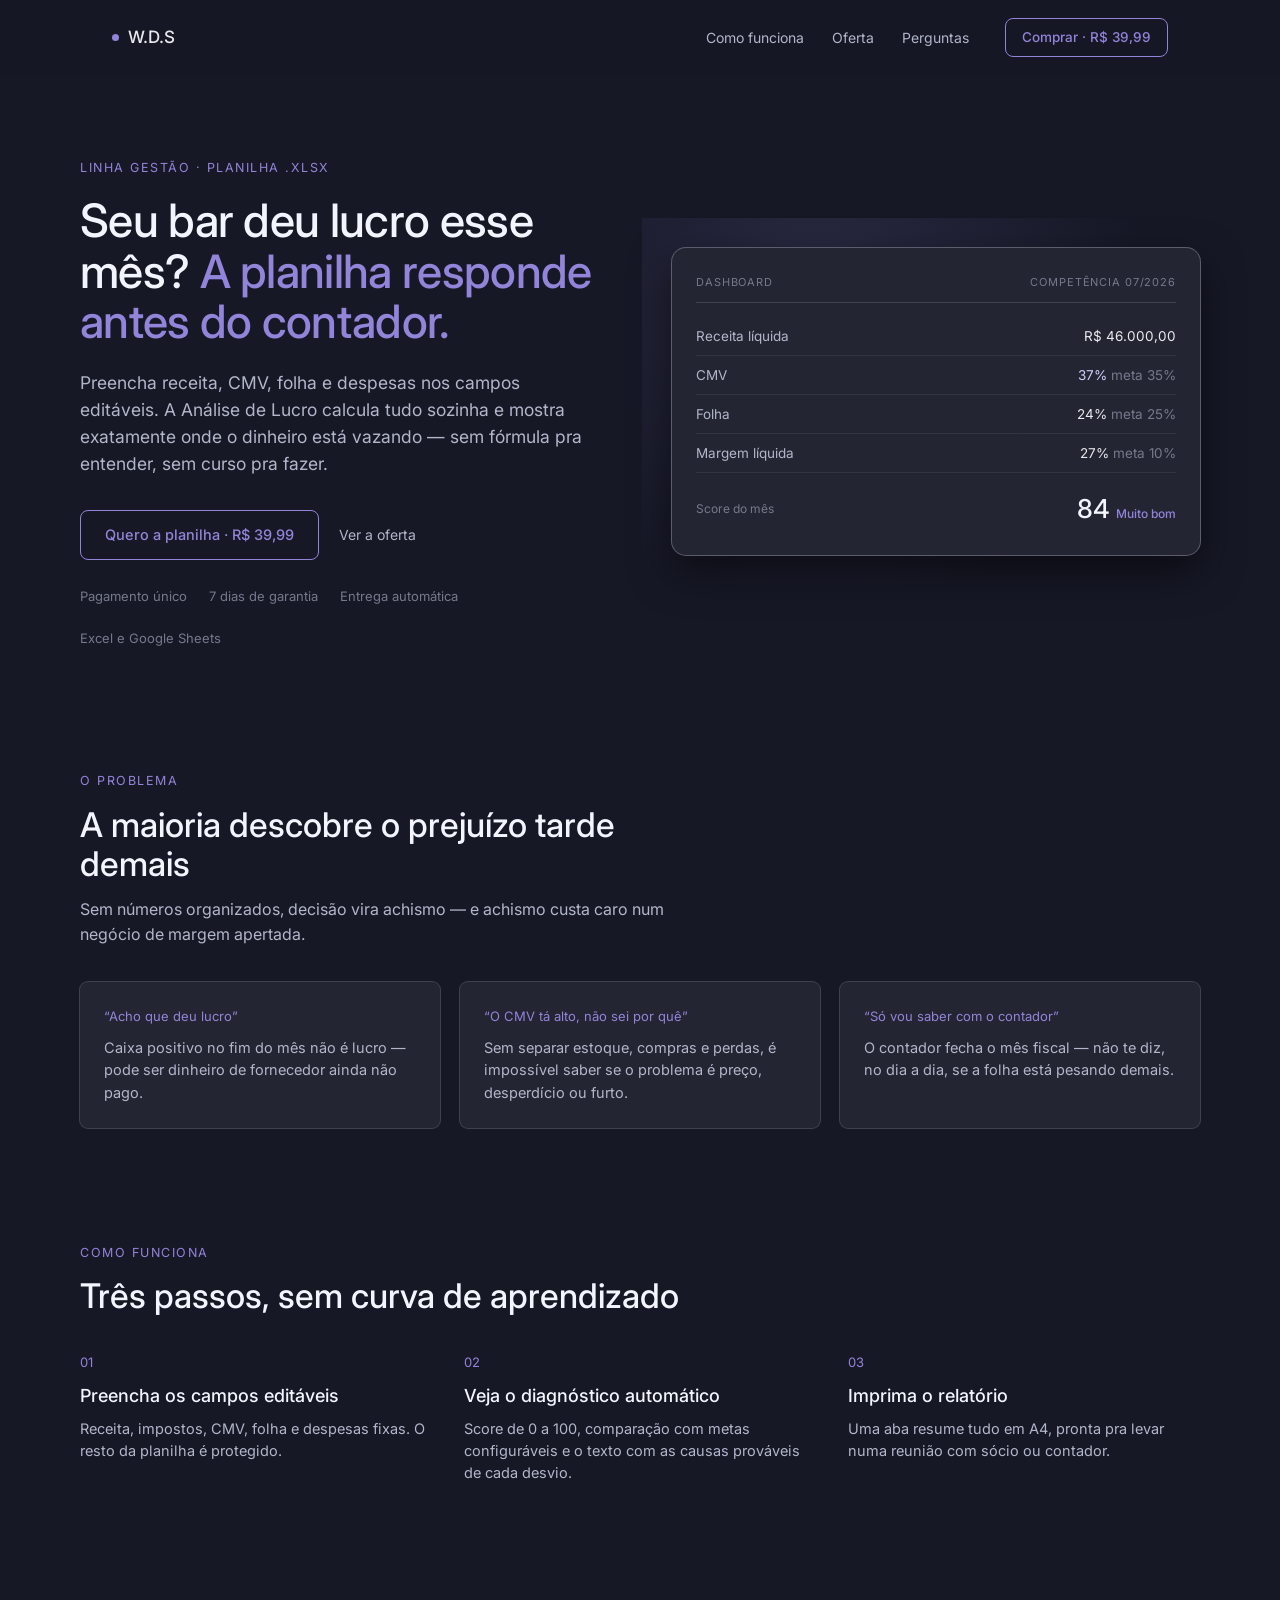
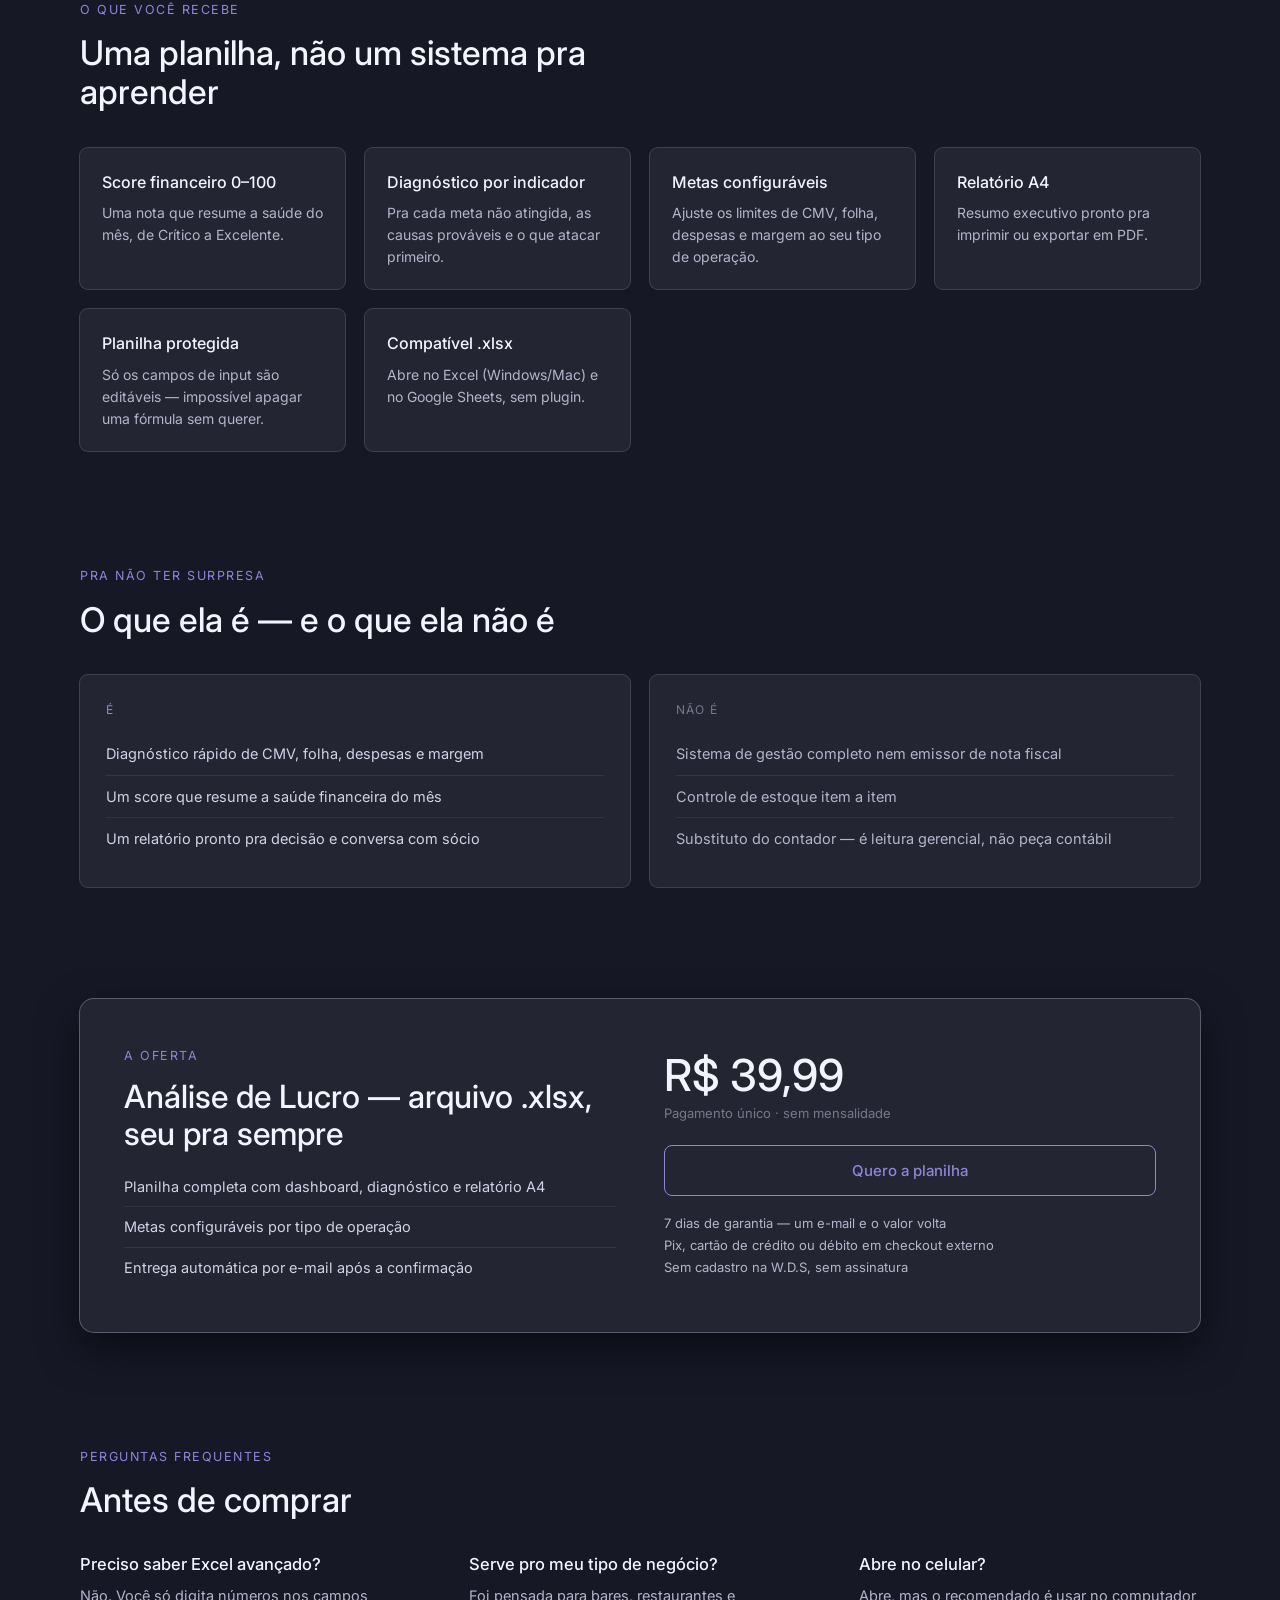
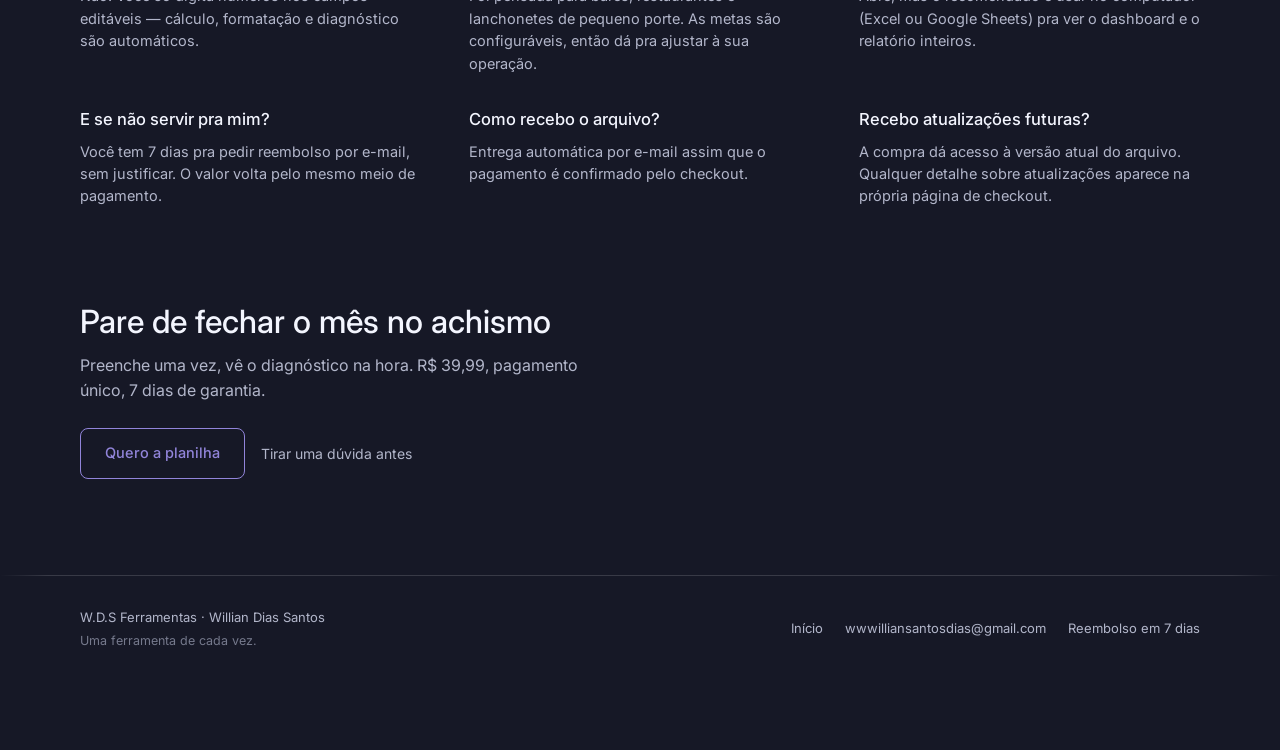
==== commit d4a0e084: "Update analise-de-lucro.html" ====
--- a/analise-de-lucro.html
+++ b/analise-de-lucro.html
@@ -4,12 +4,12 @@
 <meta charset="UTF-8">
 <meta name="viewport" content="width=device-width, initial-scale=1.0">
 <title>Análise de Lucro — Diagnóstico financeiro em planilha | W.D.S Ferramentas</title>
-<meta name="description" content="Planilha de diagnóstico financeiro para bares, restaurantes e lanchonetes. Preencha receita, CMV, folha e despesas e veja score, causas do desvio e relatório pronto pra imprimir. Pagamento único de R$ 19,90 com 7 dias de garantia.">
+<meta name="description" content="Planilha de diagnóstico financeiro para bares, restaurantes e lanchonetes. Preencha receita, CMV, folha e despesas e veja score, causas do desvio e relatório pronto pra imprimir. Pagamento único de R$ 39,99 com 7 dias de garantia.">
 <link rel="canonical" href="https://wwwilliansantosdias-gif.github.io/W.D.S/analise-de-lucro.html">
 <meta property="og:type" content="product">
 <meta property="og:site_name" content="W.D.S Ferramentas">
 <meta property="og:title" content="Análise de Lucro — Diagnóstico financeiro em planilha">
-<meta property="og:description" content="Preencha os campos e veja o diagnóstico automático do seu bar, restaurante ou lanchonete. R$ 19,90, pagamento único, uso imediato.">
+<meta property="og:description" content="Preencha os campos e veja o diagnóstico automático do seu bar, restaurante ou lanchonete. R$ 39,99, pagamento único, uso imediato.">
 <meta property="og:url" content="https://wwwilliansantosdias-gif.github.io/W.D.S/analise-de-lucro.html">
 <meta property="og:locale" content="pt_BR">
 <script type="application/ld+json">
@@ -35,7 +35,7 @@
         <a href="#oferta" style="color:#b2b6ca;font-size:14px;">Oferta</a>
         <a href="#perguntas" style="color:#b2b6ca;font-size:14px;">Perguntas</a>
       </nav>
-      <a href="https://pay.monetizze.com.br/DQB384105" target="_blank" rel="noopener" style="display:inline-flex;align-items:center;font-size:13.5px;font-weight:500;color:#9184d9;border:1px solid #9184d9;border-radius:8px;padding:8px 16px;white-space:nowrap;">Comprar · R$ 19,90</a>
+      <a href="https://pay.monetizze.com.br/DQB384105" target="_blank" rel="noopener" style="display:inline-flex;align-items:center;font-size:13.5px;font-weight:500;color:#9184d9;border:1px solid #9184d9;border-radius:8px;padding:8px 16px;white-space:nowrap;">Comprar · R$ 39,99</a>
     </div>
   </header>
 
@@ -47,7 +47,7 @@
         <h1 style="font-weight:500;font-size:clamp(30px,4.2vw,46px);line-height:1.1;letter-spacing:-0.015em;margin:0 0 22px;color:#f3f5fe;">Seu bar deu lucro esse mês? <span style="color:#9184d9;">A planilha responde antes do contador.</span></h1>
         <p style="font-size:17.5px;color:#b2b6ca;max-width:46ch;margin:0 0 32px;">Preencha receita, CMV, folha e despesas nos campos editáveis. A Análise de Lucro calcula tudo sozinha e mostra exatamente onde o dinheiro está vazando — sem fórmula pra entender, sem curso pra fazer.</p>
         <div style="display:flex;align-items:center;gap:20px;flex-wrap:wrap;">
-          <a href="https://pay.monetizze.com.br/DQB384105" target="_blank" rel="noopener" style="display:inline-flex;align-items:center;font-weight:500;font-size:14.5px;color:#9184d9;border:1px solid #9184d9;border-radius:8px;padding:13px 24px;">Quero a planilha · R$ 19,90</a>
+          <a href="https://pay.monetizze.com.br/DQB384105" target="_blank" rel="noopener" style="display:inline-flex;align-items:center;font-weight:500;font-size:14.5px;color:#9184d9;border:1px solid #9184d9;border-radius:8px;padding:13px 24px;">Quero a planilha · R$ 39,99</a>
           <a href="#oferta" style="font-size:14px;color:#b2b6ca;">Ver a oferta</a>
         </div>
         <div style="display:flex;gap:22px;flex-wrap:wrap;margin-top:26px;font-size:13px;color:#75798c;">
@@ -215,7 +215,7 @@
       </div>
       <div>
         <div style="display:flex;align-items:baseline;gap:10px;margin-bottom:6px;">
-          <span style="font-size:44px;font-weight:500;color:#f3f5fe;line-height:1;">R$ 19,90</span>
+          <span style="font-size:44px;font-weight:500;color:#f3f5fe;line-height:1;">R$ 39,99</span>
         </div>
         <div style="font-size:13px;color:#75798c;margin-bottom:22px;">Pagamento único · sem mensalidade</div>
         <a href="https://pay.monetizze.com.br/DQB384105" target="_blank" rel="noopener" style="display:flex;align-items:center;justify-content:center;min-height:48px;font-weight:500;font-size:15px;color:#9184d9;border:1px solid #9184d9;border-radius:8px;padding:13px 24px;margin-bottom:16px;">Quero a planilha</a>
@@ -268,7 +268,7 @@
   <section style="padding:40px 32px 96px;">
     <div style="max-width:1120px;margin:0 auto;">
       <h2 style="font-weight:500;font-size:clamp(24px,3vw,32px);line-height:1.15;margin:0 0 12px;color:#f3f5fe;">Pare de fechar o mês no achismo</h2>
-      <p style="color:#b2b6ca;font-size:16px;margin:0 0 26px;max-width:52ch;">Preenche uma vez, vê o diagnóstico na hora. R$ 19,90, pagamento único, 7 dias de garantia.</p>
+      <p style="color:#b2b6ca;font-size:16px;margin:0 0 26px;max-width:52ch;">Preenche uma vez, vê o diagnóstico na hora. R$ 39,99, pagamento único, 7 dias de garantia.</p>
       <div style="display:flex;gap:16px;align-items:center;flex-wrap:wrap;">
         <a href="https://pay.monetizze.com.br/DQB384105" target="_blank" rel="noopener" style="display:inline-flex;align-items:center;font-weight:500;font-size:14.5px;color:#9184d9;border:1px solid #9184d9;border-radius:8px;padding:13px 24px;">Quero a planilha</a>
         <a href="mailto:wwwilliansantosdias@gmail.com" style="font-size:14px;color:#b2b6ca;">Tirar uma dúvida antes</a>
@@ -296,7 +296,7 @@
     <div style="position:fixed;left:0;right:0;bottom:0;z-index:60;background:rgba(22,24,38,0.96);backdrop-filter:blur(8px);padding:12px 16px;display:flex;align-items:center;justify-content:space-between;gap:12px;box-shadow:0 -1px 0 rgba(233,233,237,0.16);">
       <div>
         <div style="font-size:13px;color:#cfd3e5;">Análise de Lucro</div>
-        <div style="font-size:12.5px;color:#75798c;">R$ 19,90 · 7 dias de garantia</div>
+        <div style="font-size:12.5px;color:#75798c;">R$ 39,99 · 7 dias de garantia</div>
       </div>
       <a href="https://pay.monetizze.com.br/DQB384105" target="_blank" rel="noopener" style="display:inline-flex;align-items:center;min-height:44px;font-weight:500;font-size:14px;color:#9184d9;border:1px solid #9184d9;border-radius:8px;padding:10px 18px;white-space:nowrap;">Comprar</a>
     </div>
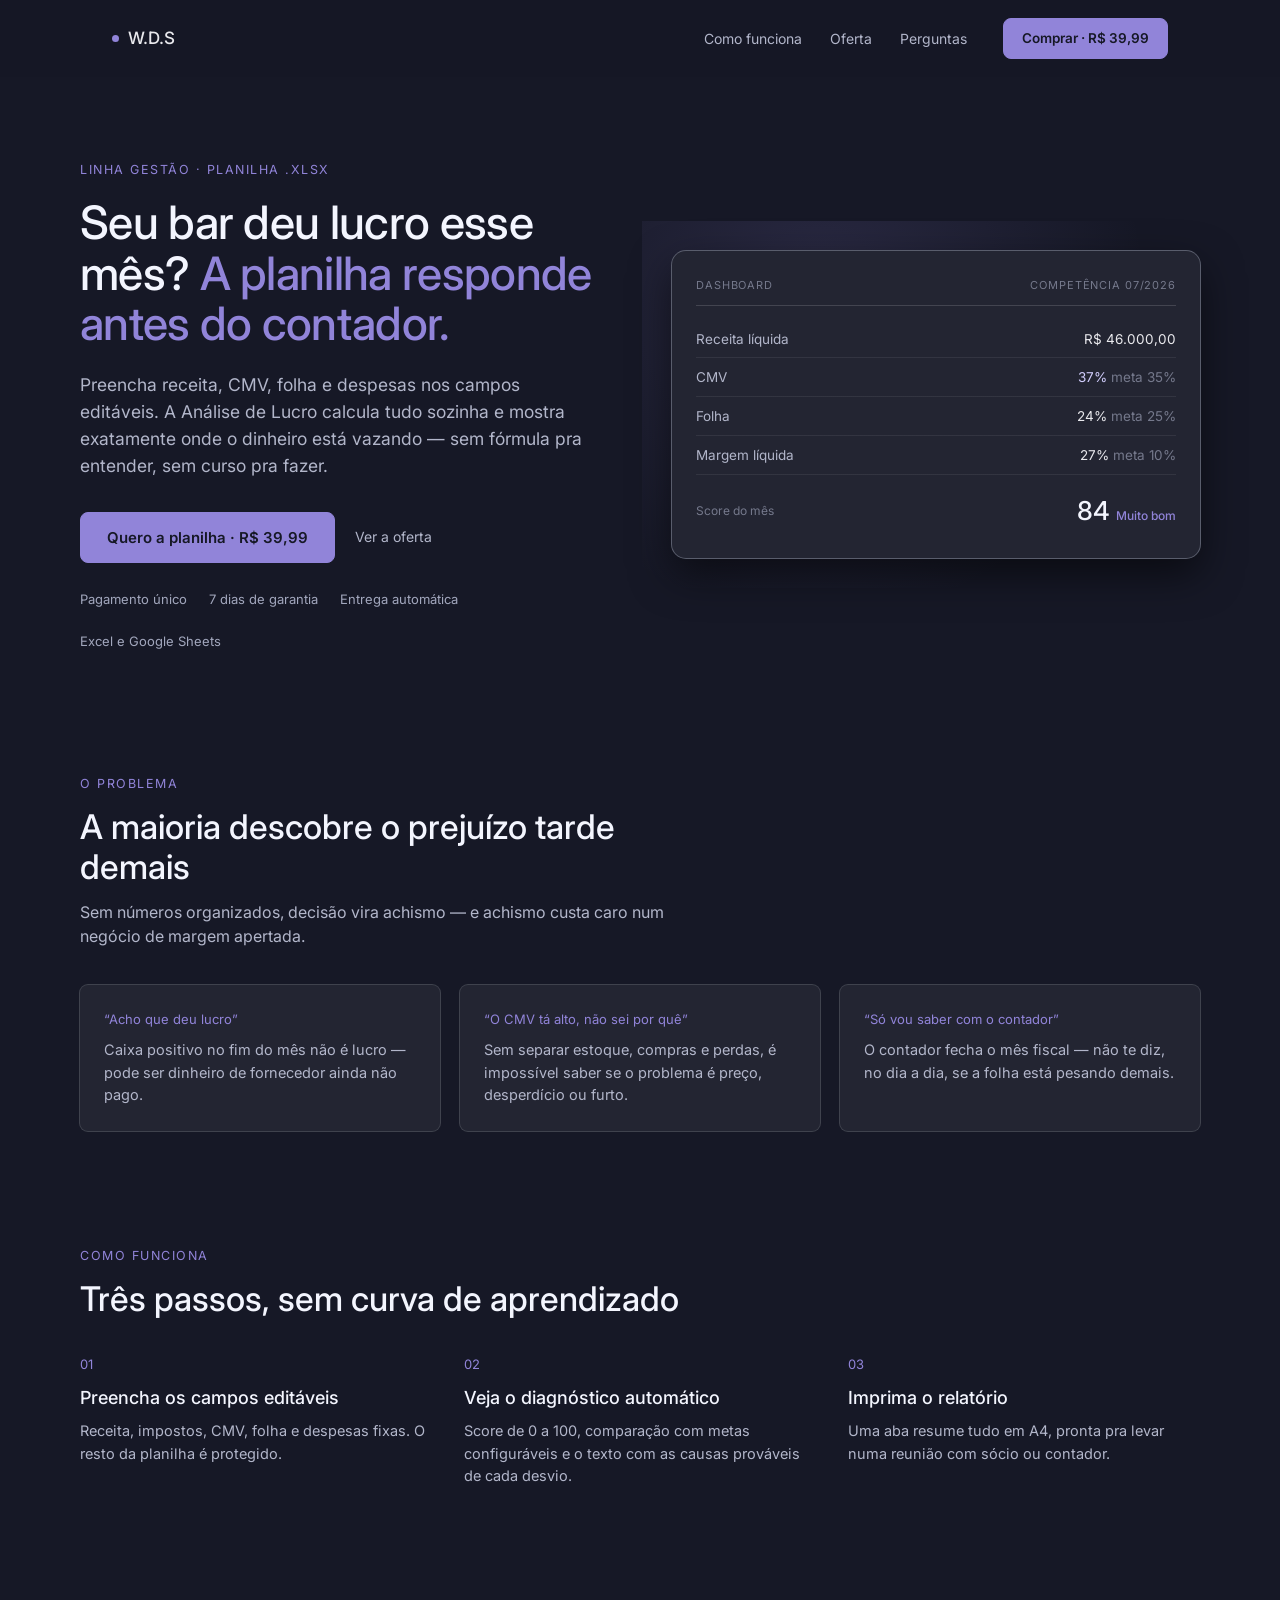
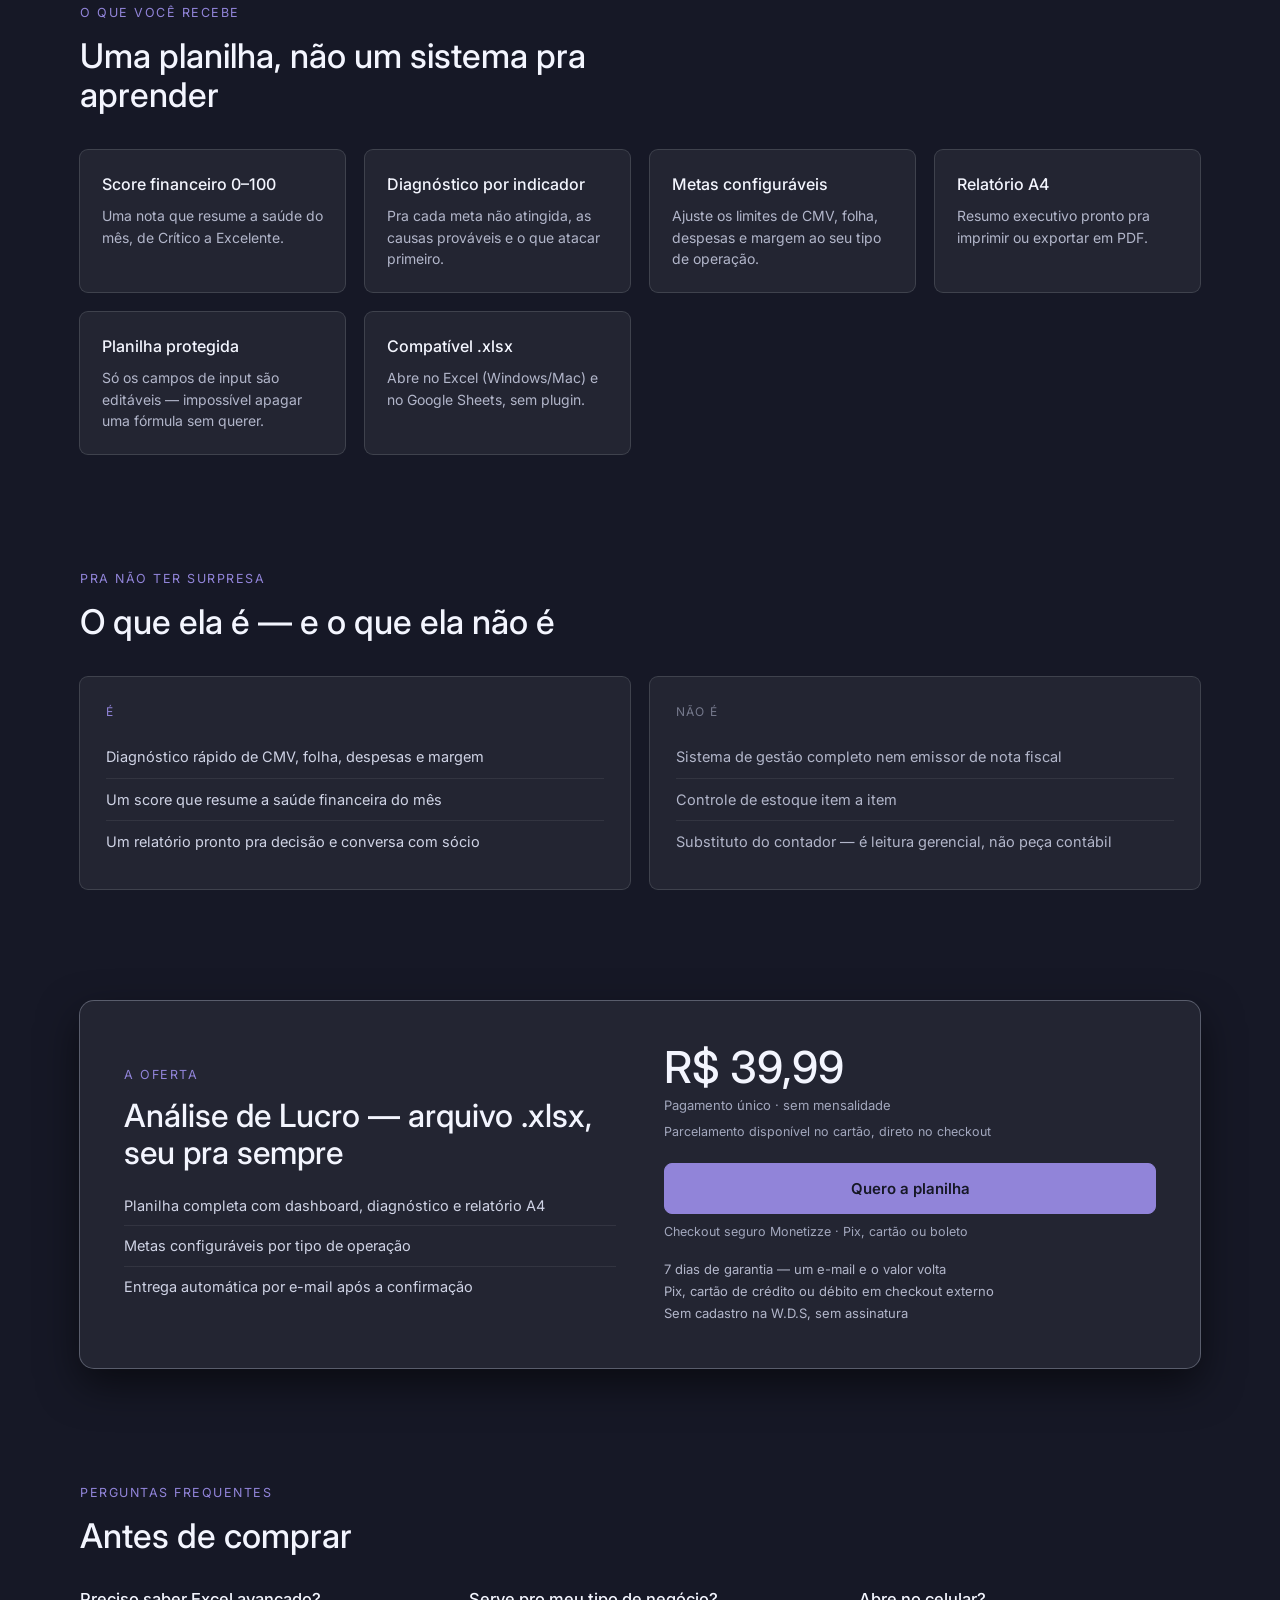
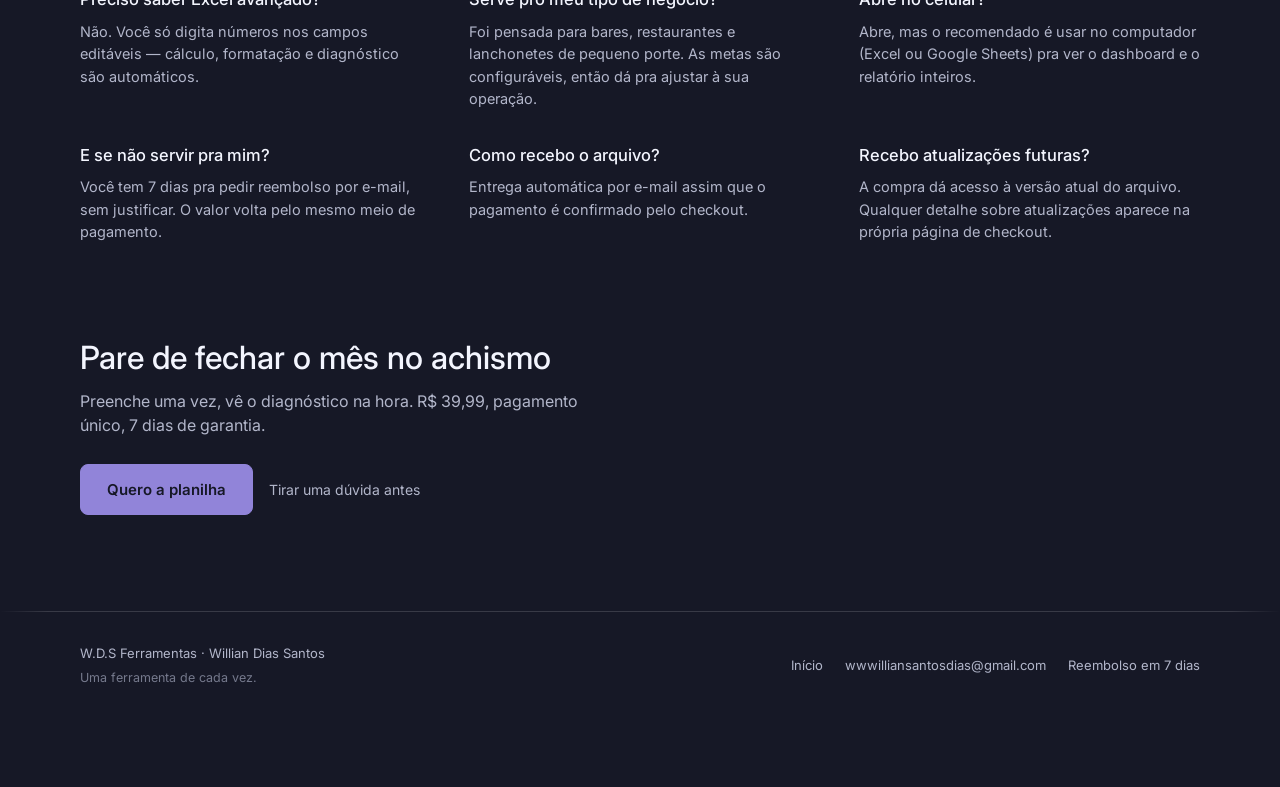
==== commit 87d5f5b8: "Corrige nomes de arquivo perdidos no download (faltavam os hifens)" ====
--- a/analise-de-lucro.html
+++ b/analise-de-lucro.html
@@ -13,7 +13,7 @@
 <meta property="og:url" content="https://wwwilliansantosdias-gif.github.io/W.D.S/analise-de-lucro.html">
 <meta property="og:locale" content="pt_BR">
 <script type="application/ld+json">
-{"@context":"https://schema.org","@type":"Product","name":"Análise de Lucro","brand":{"@type":"Brand","name":"W.D.S Ferramentas"},"description":"Planilha de diagnóstico financeiro automático para bares, restaurantes e lanchonetes de pequeno porte.","offers":{"@type":"Offer","url":"https://wwwilliansantosdias-gif.github.io/W.D.S/analise-de-lucro.html","priceCurrency":"BRL","price":"19.90","availability":"https://schema.org/InStock"}}
+{"@context":"https://schema.org","@type":"Product","name":"Análise de Lucro","brand":{"@type":"Brand","name":"W.D.S Ferramentas"},"description":"Planilha de diagnóstico financeiro automático para bares, restaurantes e lanchonetes de pequeno porte.","offers":{"@type":"Offer","url":"https://wwwilliansantosdias-gif.github.io/W.D.S/analise-de-lucro.html","priceCurrency":"BRL","price":"39.99","availability":"https://schema.org/InStock"}}
 </script>
 <link rel="preconnect" href="https://fonts.googleapis.com">
 <link rel="preconnect" href="https://fonts.gstatic.com" crossorigin>
@@ -35,7 +35,7 @@
         <a href="#oferta" style="color:#b2b6ca;font-size:14px;">Oferta</a>
         <a href="#perguntas" style="color:#b2b6ca;font-size:14px;">Perguntas</a>
       </nav>
-      <a href="https://pay.monetizze.com.br/DQB384105" target="_blank" rel="noopener" style="display:inline-flex;align-items:center;font-size:13.5px;font-weight:500;color:#9184d9;border:1px solid #9184d9;border-radius:8px;padding:8px 16px;white-space:nowrap;">Comprar · R$ 39,99</a>
+      <a href="https://pay.monetizze.com.br/DQB384105" target="_blank" rel="noopener" class="btn-buy" style="min-height:40px;padding:9px 18px;font-size:13.5px;" data-track="cta_nav" data-produto="Análise de Lucro" data-preco="39.99" data-local="nav">Comprar · R$ 39,99</a>
     </div>
   </header>
 
@@ -47,10 +47,10 @@
         <h1 style="font-weight:500;font-size:clamp(30px,4.2vw,46px);line-height:1.1;letter-spacing:-0.015em;margin:0 0 22px;color:#f3f5fe;">Seu bar deu lucro esse mês? <span style="color:#9184d9;">A planilha responde antes do contador.</span></h1>
         <p style="font-size:17.5px;color:#b2b6ca;max-width:46ch;margin:0 0 32px;">Preencha receita, CMV, folha e despesas nos campos editáveis. A Análise de Lucro calcula tudo sozinha e mostra exatamente onde o dinheiro está vazando — sem fórmula pra entender, sem curso pra fazer.</p>
         <div style="display:flex;align-items:center;gap:20px;flex-wrap:wrap;">
-          <a href="https://pay.monetizze.com.br/DQB384105" target="_blank" rel="noopener" style="display:inline-flex;align-items:center;font-weight:500;font-size:14.5px;color:#9184d9;border:1px solid #9184d9;border-radius:8px;padding:13px 24px;">Quero a planilha · R$ 39,99</a>
+          <a href="https://pay.monetizze.com.br/DQB384105" target="_blank" rel="noopener" class="btn-buy" data-track="cta_hero" data-produto="Análise de Lucro" data-preco="39.99" data-local="hero">Quero a planilha · R$ 39,99</a>
           <a href="#oferta" style="font-size:14px;color:#b2b6ca;">Ver a oferta</a>
         </div>
-        <div style="display:flex;gap:22px;flex-wrap:wrap;margin-top:26px;font-size:13px;color:#75798c;">
+        <div style="display:flex;gap:22px;flex-wrap:wrap;margin-top:26px;font-size:13px;color:#a2a7bd;">
           <span>Pagamento único</span>
           <span>7 dias de garantia</span>
           <span>Entrega automática</span>
@@ -217,8 +217,10 @@
         <div style="display:flex;align-items:baseline;gap:10px;margin-bottom:6px;">
           <span style="font-size:44px;font-weight:500;color:#f3f5fe;line-height:1;">R$ 39,99</span>
         </div>
-        <div style="font-size:13px;color:#75798c;margin-bottom:22px;">Pagamento único · sem mensalidade</div>
-        <a href="https://pay.monetizze.com.br/DQB384105" target="_blank" rel="noopener" style="display:flex;align-items:center;justify-content:center;min-height:48px;font-weight:500;font-size:15px;color:#9184d9;border:1px solid #9184d9;border-radius:8px;padding:13px 24px;margin-bottom:16px;">Quero a planilha</a>
+        <div style="font-size:13px;color:#a2a7bd;margin-bottom:6px;">Pagamento único · sem mensalidade</div>
+        <div style="font-size:12.5px;color:#a2a7bd;margin-bottom:22px;">Parcelamento disponível no cartão, direto no checkout</div>
+        <a href="https://pay.monetizze.com.br/DQB384105" target="_blank" rel="noopener" class="btn-buy" style="width:100%;margin-bottom:8px;" data-track="checkout_click" data-produto="Análise de Lucro" data-preco="39.99" data-local="oferta">Quero a planilha</a>
+        <div style="font-size:12.5px;color:#a2a7bd;margin-bottom:16px;">Checkout seguro Monetizze · Pix, cartão ou boleto</div>
         <div style="font-size:13px;color:#b2b6ca;line-height:1.7;">
           <div>7 dias de garantia — um e-mail e o valor volta</div>
           <div>Pix, cartão de crédito ou débito em checkout externo</div>
@@ -270,7 +272,7 @@
       <h2 style="font-weight:500;font-size:clamp(24px,3vw,32px);line-height:1.15;margin:0 0 12px;color:#f3f5fe;">Pare de fechar o mês no achismo</h2>
       <p style="color:#b2b6ca;font-size:16px;margin:0 0 26px;max-width:52ch;">Preenche uma vez, vê o diagnóstico na hora. R$ 39,99, pagamento único, 7 dias de garantia.</p>
       <div style="display:flex;gap:16px;align-items:center;flex-wrap:wrap;">
-        <a href="https://pay.monetizze.com.br/DQB384105" target="_blank" rel="noopener" style="display:inline-flex;align-items:center;font-weight:500;font-size:14.5px;color:#9184d9;border:1px solid #9184d9;border-radius:8px;padding:13px 24px;">Quero a planilha</a>
+        <a href="https://pay.monetizze.com.br/DQB384105" target="_blank" rel="noopener" class="btn-buy" data-track="cta_final" data-produto="Análise de Lucro" data-preco="39.99" data-local="rodape">Quero a planilha</a>
         <a href="mailto:wwwilliansantosdias@gmail.com" style="font-size:14px;color:#b2b6ca;">Tirar uma dúvida antes</a>
       </div>
     </div>
@@ -293,15 +295,16 @@
 
   <!-- CTA fixo (mobile) -->
   <div class="mobile-cta">
-    <div style="position:fixed;left:0;right:0;bottom:0;z-index:60;background:rgba(22,24,38,0.96);backdrop-filter:blur(8px);padding:12px 16px;display:flex;align-items:center;justify-content:space-between;gap:12px;box-shadow:0 -1px 0 rgba(233,233,237,0.16);">
+    <div style="position:fixed;left:0;right:0;bottom:0;z-index:60;background:rgba(22,24,38,0.96);backdrop-filter:blur(8px);padding:12px 16px calc(12px + env(safe-area-inset-bottom));display:flex;align-items:center;justify-content:space-between;gap:12px;box-shadow:0 -1px 0 rgba(233,233,237,0.16);">
       <div>
         <div style="font-size:13px;color:#cfd3e5;">Análise de Lucro</div>
-        <div style="font-size:12.5px;color:#75798c;">R$ 39,99 · 7 dias de garantia</div>
-      </div>
-      <a href="https://pay.monetizze.com.br/DQB384105" target="_blank" rel="noopener" style="display:inline-flex;align-items:center;min-height:44px;font-weight:500;font-size:14px;color:#9184d9;border:1px solid #9184d9;border-radius:8px;padding:10px 18px;white-space:nowrap;">Comprar</a>
+        <div style="font-size:12.5px;color:#a2a7bd;">R$ 39,99 · 7 dias de garantia</div>
+      </div>
+      <a href="https://pay.monetizze.com.br/DQB384105" target="_blank" rel="noopener" class="btn-buy" style="min-height:44px;padding:10px 18px;font-size:14px;width:auto;" data-track="cta_mobile" data-produto="Análise de Lucro" data-preco="39.99" data-local="barra_fixa">Comprar</a>
     </div>
   </div>
 
 </div>
+<script src="wds.js" defer></script>
 </body>
 </html>
--- a/estilo.css
+++ b/estilo.css
@@ -5,7 +5,29 @@
 ::selection{background:rgba(145,132,217,0.3)}
 :focus-visible{outline:2px solid #9184d9;outline-offset:2px}
 a:hover{color:#d2cefd}
+
+/* Ação secundária (contorno) — hover suave */
 a[style*="border:1px solid #9184d9"]:hover,button[style*="border:1px solid #9184d9"]:hover{background:rgba(145,132,217,0.12)}
+
+/* Ação PRIMÁRIA de receita: preenchida. Uma por dobra. */
+.btn-buy{display:inline-flex;align-items:center;justify-content:center;gap:8px;min-height:48px;font-weight:600;font-size:15px;color:#161826;background:#9184d9;border:1px solid #9184d9;border-radius:8px;padding:13px 26px;white-space:nowrap;transition:background .15s ease,transform .15s ease}
+.btn-buy:hover{background:#a79cea;color:#161826}
+.btn-buy:active{transform:translateY(1px)}
+.btn-ghost{display:inline-flex;align-items:center;justify-content:center;min-height:44px;font-weight:500;font-size:14px;color:#9184d9;border:1px solid #9184d9;border-radius:8px;padding:11px 20px}
+
+/* Campos da demonstração */
+.demo-in{width:100%;background:#1b1d2b;color:#f3f5fe;border:1px solid #3f424d;border-radius:8px;padding:10px 12px;font:inherit;font-size:14px;min-height:44px}
+.demo-in:focus{border-color:#9184d9;outline:none}
+.demo-lb{display:block;font-size:12px;color:#a2a7bd;margin-bottom:6px}
+
+/* FAQ acessível */
+details.faq{background:#232532;border-radius:8px;box-shadow:0 0 0 1px #3f424d;padding:0}
+details.faq>summary{cursor:pointer;list-style:none;padding:16px 18px;font-size:15.5px;font-weight:500;color:#f3f5fe;display:flex;justify-content:space-between;gap:12px;min-height:44px;align-items:center}
+details.faq>summary::-webkit-details-marker{display:none}
+details.faq>summary::after{content:"+";color:#9184d9;font-size:18px;line-height:1}
+details.faq[open]>summary::after{content:"–"}
+details.faq>div{padding:0 18px 16px;font-size:14.5px;color:#b2b6ca}
+
 img{display:block;max-width:100%}
 .mobile-cta{display:none}
 @media (max-width:759px){
@@ -13,5 +35,7 @@
   section{padding-left:20px !important;padding-right:20px !important}
   header > div{padding-left:20px !important;padding-right:20px !important;gap:16px !important;flex-wrap:wrap}
   header nav{order:3;width:100%;gap:18px !important;font-size:13.5px}
-  footer{padding-left:20px !important;padding-right:20px !important}
-}+  footer{padding-left:20px !important;padding-right:20px !important;padding-bottom:calc(96px + env(safe-area-inset-bottom)) !important}
+  .btn-buy{width:100%}
+  .hide-sm{display:none !important}
+}
